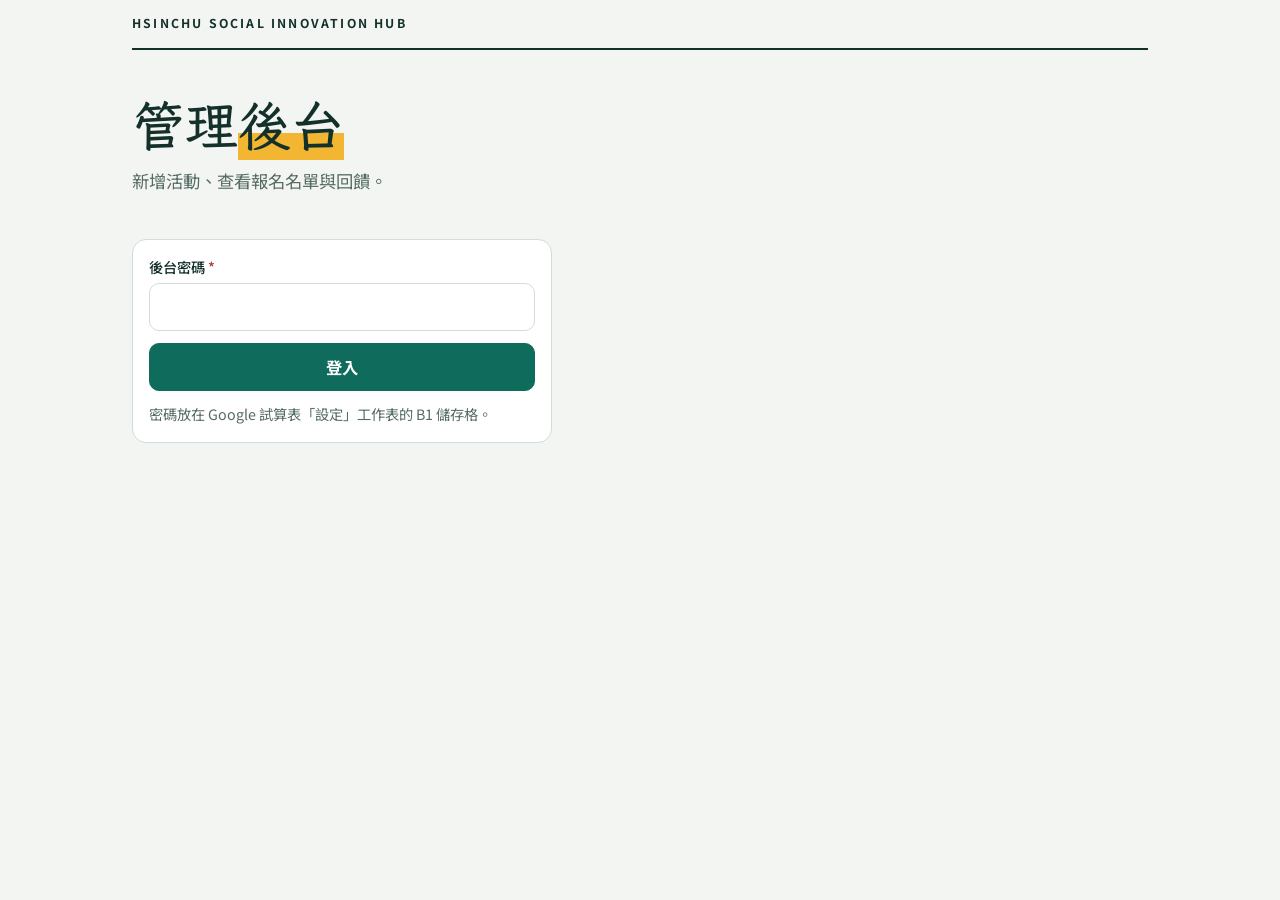
==== admin.html @ f364269a "後台回饋分析：各題比例、Excel 分析報表、全部活動總覽與匯出、列印 PDF Co-Authored-By: Claude Opus 5.5 <noreply@anthropic.com> Clau" ====
<!DOCTYPE html>
<html lang="zh-Hant">
<head>
<meta charset="utf-8">
<meta name="viewport" content="width=device-width, initial-scale=1">
<meta name="robots" content="noindex">
<title>管理後台｜新竹社會創新基地活動報名平台</title>
<link rel="preconnect" href="https://fonts.googleapis.com">
<link rel="preconnect" href="https://fonts.gstatic.com" crossorigin>
<link href="https://fonts.googleapis.com/css2?family=LXGW+WenKai+TC:wght@400;700&family=Noto+Sans+TC:wght@400;500;700&display=swap" rel="stylesheet">
<link rel="stylesheet" href="style.css">
</head>
<body>
<div class="wrap">
  <header class="top">
    <div class="brand">HSINCHU SOCIAL INNOVATION HUB</div>
  </header>
  <main>
    <div class="hero">
      <h1>管理<em>後台</em></h1>
      <p>新增活動、查看報名名單與回饋。</p>
    </div>
    <section id="body"></section>
  </main>
</div>

<dialog id="dlg" aria-labelledby="dlg-title"><div class="dlg" id="dlg-body"></div></dialog>
<div id="toast" role="status" aria-live="polite"></div>

<script src="config.js"></script>
<script src="common.js"></script>
<script>
(function () {
  "use strict";
  var $ = U.$, esc = U.esc;
  var S = { token: "", acts: [], regs: [], fbs: [], mails: [], templates: [], quota: null, sender: "", off: {}, counts: {}, loaded: false, tab: "acts", pick: "", busy: false };
  try { S.token = sessionStorage.getItem("must-admin") || ""; } catch (e) {}

  function actById(id) { for (var i = 0; i < S.acts.length; i++) if (S.acts[i].id === id) return S.acts[i]; return null; }
  function regsFor(id) { return S.regs.filter(function (r) { return r.activityId === id; }).sort(function (a, b) { return (a.createdAt || "") < (b.createdAt || "") ? -1 : 1; }); }
  function fbFor(id) { return S.fbs.filter(function (f) { return f.activityId === id; }); }
  function picked(id) { return regsFor(id).filter(function (r) { return !S.off[r.id]; }); }
  function mailCell(id, r) {
    var ms = S.mails.filter(function (m) { return m.activityId === id && m.to === r.contact && m.name === r.name; });
    if (!ms.length) return '<span class="cnt">—</span>';
    return ms.slice(-3).map(function (m) {
      var ok = m.status === "已寄出";
      return '<span class="cnt" title="' + esc(m.subject) + '">' + (ok ? "✓ " : "✗ ") + esc(m.kind) + " " + esc(U.ftime(m.sentAt).slice(5)) + (ok ? "" : "（失敗）") + "</span>";
    }).join("<br>");
  }
  var TAGS = ["姓名", "課程", "日期", "月日", "時間", "地點", "問卷連結", "活動圖片"];
  var WD = ["日", "一", "二", "三", "四", "五", "六"];
  function cDate(d, short) {
    var m = /^(\d{4})-(\d{2})-(\d{2})$/.exec(d || "");
    if (!m) return d || "";
    var md = +m[2] + "月" + +m[3] + "日（" + WD[new Date(+m[1], +m[2] - 1, +m[3]).getDay()] + "）";
    return short ? md : m[1] + "年" + md;
  }
  function fillMail(text, a, r) {
    var map = { "姓名": r.name, "課程": a.title, "日期": cDate(a.date), "月日": cDate(a.date, true), "時間": a.time, "地點": a.location, "問卷連結": fbLink(a.id),
      "活動圖片": a.image ? "![" + String(a.title || "活動圖片").replace(/[\[\]]/g, "") + "](" + a.image + ")" : "" };
    return String(text || "").replace(/\{(姓名|課程|日期|月日|時間|地點|問卷連結|活動圖片)\}/g, function (_, k) { return map[k] || ""; });
  }
  function tplOptions() {
    return '<option value="">（選擇範本，會取代下面的主旨和內容）</option>' + S.templates.map(function (t) { return '<option value="' + esc(t.id) + '">' + esc(t.name) + "</option>"; }).join("");
  }
  function openMail() {
    var a = actById(S.pick), to = picked(S.pick);
    if (!a || !to.length) return;
    var draft = S.draft && S.draft.act === a.id ? S.draft : { subject: "【{課程}】活動通知", body: "{姓名} 您好：\n\n\n\n新竹社會創新基地\n電話｜03-5593142 分機 3529" };
    U.showDlg(U.head("寄信給報名者") + '<form id="mail-form" class="survey">' +
      '<div class="f"><span>收件人（' + to.length + " 位）</span><div class=\"fixed\">" + to.map(function (r) { return esc(r.name); }).join("、") + "</div></div>" +
      '<div class="f"><span>信件範本</span><div class="row"><select id="m-tpl" style="flex:1 1 220px">' + tplOptions() + '</select>' +
      '<button class="btn danger sm" type="button" data-deltpl hidden>刪除這個範本</button></div></div>' +
      U.fld("m-subject", "主旨", draft.subject, true, "text", ' maxlength="200"') +
      '<label class="f" for="m-body"><span>內容 <i>*</i></span><textarea id="m-body" rows="14" maxlength="10000">' + esc(draft.body) + "</textarea></label>" +
      '<p class="note" style="margin:-6px 0 0">格式：<code>**粗體**</code>　<code>[顯示文字](網址)</code> 變成連結　<code>![說明](圖片網址)</code> 是圖片　網址會自動變連結　單獨一行 <code>-</code> 是分隔線　可以直接貼上表情符號 😊</p>' +
      '<div class="f"><span>插入代換文字（每個人會換成自己的資料）</span><div class="choices">' +
      TAGS.map(function (t) { return '<button class="btn ghost sm" type="button" data-tag="' + t + '">{' + t + "}</button>"; }).join("") + "</div>" +
      (actById(S.pick) && actById(S.pick).image ? "" : '<p class="note" style="margin:0">這堂課還沒有上傳海報，{活動圖片} 不會顯示任何東西。</p>') + "</div>" +
      '<div class="f"><span>插入圖片（放在游標的位置）</span><div class="row"><label class="btn ghost sm" for="m-file">從電腦選圖片</label>' +
      '<input type="file" id="m-file" accept="image/jpeg,image/png,image/webp" hidden><span id="m-imgmsg" class="cnt"></span></div></div>' +
      '<div class="f"><span>預覽（以「' + esc(to[0].name) + '」為例）</span><div class="mailprev"><b id="m-pv-s"></b><div id="m-pv-b" class="mailbody"></div></div></div>' +
      '<p class="note">寄件人：' + esc(S.sender || "新竹社會創新基地") + "（從部署 Apps Script 的 Gmail 帳號寄出）" + (S.quota != null ? "。今天還能寄 " + S.quota + " 封。" : "") + "</p>" +
      '<div class="row"><input type="text" id="m-tplname" maxlength="40" placeholder="範本名稱，例如：課前提醒" aria-label="範本名稱" style="flex:1 1 200px"><button class="btn ghost sm" type="button" data-savetpl>把目前內容存成範本</button></div>' +
      '<div class="row"><button class="btn" type="submit" id="m-send">寄出 ' + to.length + ' 封信</button><button class="btn ghost" type="button" data-close>取消</button></div></form>');
    mailPreview();
  }
  function mailPreview() {
    var a = actById(S.pick), r = picked(S.pick)[0];
    if (!a || !r || !$("m-pv-s")) return;
    $("m-pv-s").textContent = fillMail($("m-subject").value, a, r);
    $("m-pv-b").innerHTML = U.mailHtml(fillMail($("m-body").value, a, r));
    S.draft = { act: a.id, subject: $("m-subject").value, body: $("m-body").value };
  }
  function sendMail(f) {
    var to = picked(S.pick), btn = $("m-send");
    var subject = $("m-subject").value.trim(), body = $("m-body").value;
    if (!subject || !body.trim()) { U.toast("請填寫主旨和內容。"); return; }
    if (btn.dataset.sure !== "1") { btn.dataset.sure = "1"; btn.textContent = "確定寄給 " + to.length + " 人？再按一次"; return; }
    if (S.busy) return;
    S.busy = true; btn.disabled = true; btn.textContent = "寄送中，請不要關閉視窗…";
    call("sendMail", { activityId: S.pick, ids: to.map(function (r) { return r.id; }), subject: subject, body: body, surveyUrl: fbLink(S.pick) })
      .then(function (j) {
        S.draft = null; U.closeDlg();
        U.toast("已寄出 " + j.sent + " 封" + (j.failed && j.failed.length ? "，失敗 " + j.failed.length + " 封：" + j.failed.join("、") : "。"));
        return load();
      }, function (e) {
        if (e.code !== "auth") U.toast(e.message);
        btn.disabled = false; btn.dataset.sure = ""; btn.textContent = "寄出 " + to.length + " 封信";
      }).then(function () { S.busy = false; });
  }
  /* ---------- 回饋問卷編輯器 ---------- */
  var QT = { single: "單選題", multi: "複選題", matrix: "評分表（多個項目用同一組選項評分）", text: "文字填答", slider: "拉桿（數字範圍）", note: "說明文字（不是題目）" };
  var SCALE5 = ["非常滿意", "滿意", "普通", "不滿意", "非常不滿意"];
  function rid(p) { return p + Math.random().toString(36).slice(2, 8); }
  function newItem(type) {
    var it = { id: rid(type === "note" ? "n" : "q"), type: type, title: "", required: type !== "text" && type !== "note" };
    if (type === "single" || type === "multi") it.options = ["選項 1", "選項 2"];
    if (type === "multi") { it.minSel = 1; it.maxSel = 2; }
    if (type === "matrix") { it.options = SCALE5.slice(); it.rows = [{ id: rid("r"), label: "項目 1" }]; }
    if (type === "slider") { it.min = 0; it.max = 100; }
    if (type === "note") it.text = "";
    return it;
  }
  function lines(v) { return String(v || "").split("\n").map(function (x) { return x.trim(); }).filter(Boolean); }
  function openSurvey(id) {
    var a = actById(id); if (!a) return;
    S.ed = { act: id, sv: JSON.parse(JSON.stringify(U.surveyOf(a))) };
    renderSurvey();
  }
  /* 把畫面上的輸入值寫回 S.ed.sv（只在需要時呼叫，避免打字時重畫） */
  function edSync() {
    var form = $("sv-form"); if (!form || !S.ed) return;
    var sv = S.ed.sv;
    sv.title = $("sv-title").value.trim(); sv.intro = $("sv-intro").value;
    form.querySelectorAll("[data-i]").forEach(function (card) {
      var it = sv.items[+card.dataset.i]; if (!it) return;
      var get = function (k) { var el = card.querySelector('[data-qf="' + k + '"]'); return el ? (el.type === "checkbox" ? el.checked : el.value) : undefined; };
      if (it.type === "note") { it.text = get("text"); return; }
      it.title = get("title").trim(); it.required = get("required");
      if (it.type === "single" || it.type === "multi" || it.type === "matrix") it.options = lines(get("options"));
      if (it.type === "multi") { it.minSel = parseInt(get("minSel"), 10) || 1; it.maxSel = parseInt(get("maxSel"), 10) || it.options.length; }
      if (it.type === "matrix") it.rows = lines(get("rows")).map(function (label, k) { return { id: (it.rows[k] && it.rows[k].id) || rid("r"), label: label }; });
      if (it.type === "slider") { it.min = parseInt(get("min"), 10) || 0; it.max = parseInt(get("max"), 10); }
    });
  }
  function renderSurvey(focusIdx) {
    var a = actById(S.ed.act), sv = S.ed.sv, nfb = fbFor(S.ed.act).length, n = 0;
    var tf = function (k, label, val, extra) { return '<label class="f"><span>' + label + '</span><input type="text" data-qf="' + k + '" value="' + esc(val == null ? "" : val) + '"' + (extra || "") + "></label>"; };
    var ta = function (k, label, val, rows) { return '<label class="f"><span>' + label + '</span><textarea data-qf="' + k + '" rows="' + (rows || 4) + '">' + esc(val) + "</textarea></label>"; };
    var num = function (k, label, val) { return '<label class="f"><span>' + label + '</span><input type="number" data-qf="' + k + '" value="' + esc(val) + '"></label>'; };
    var h = U.head("回饋問卷：" + (a.title || "")) + '<form id="sv-form" class="survey" novalidate>' +
      (nfb ? '<div class="warn">這個活動已經收到 ' + nfb + " 份回饋。修改後舊的回答都會保留，但刪除或改過的題目，舊回答可能對不上。</div>" : "") +
      '<div class="f"><span>套用問卷範本（會取代下面全部題目）</span><div class="row"><select id="sv-tpl" style="flex:1 1 200px"><option value="">選擇範本…</option><option value="__default">預設：課程滿意度調查</option>' +
      S.surveyTpls.map(function (x) { return '<option value="' + esc(x.id) + '">' + esc(x.name) + "</option>"; }).join("") +
      '</select><button class="btn ghost sm" type="button" data-svapply>套用</button><button class="btn danger sm" type="button" data-svdeltpl>刪除範本</button></div></div>' +
      '<label class="f" for="sv-title"><span>問卷標題</span><input type="text" id="sv-title" maxlength="100" value="' + esc(sv.title) + '"></label>' +
      '<label class="f" for="sv-intro"><span>問卷說明（顯示在題目上方）</span><textarea id="sv-intro" rows="3" maxlength="2000">' + esc(sv.intro || "") + "</textarea></label>";
    sv.items.forEach(function (it, i) {
      var label = it.type === "note" ? "說明文字" : "第 " + (++n) + " 題";
      h += '<div class="qcard" data-i="' + i + '"><div class="qhead"><b>' + label + "</b><span class=\"cnt\">" + QT[it.type] + "</span>" +
        '<span class="qtools"><button class="btn ghost sm" type="button" data-qmove="-1" aria-label="上移"' + (i ? "" : " disabled") + ">↑</button>" +
        '<button class="btn ghost sm" type="button" data-qmove="1" aria-label="下移"' + (i < sv.items.length - 1 ? "" : " disabled") + ">↓</button>" +
        '<button class="btn danger sm" type="button" data-qdel>刪除</button></span></div>';
      if (it.type === "note") h += ta("text", "說明內容", it.text, 3);
      else {
        h += tf("title", "題目", it.title, ' maxlength="200"') +
          '<label class="chk"><input type="checkbox" data-qf="required"' + (it.required ? " checked" : "") + "> 必填</label>";
        if (it.type === "single" || it.type === "multi") h += ta("options", "選項（一行一個）", (it.options || []).join("\n"), Math.min(10, (it.options || []).length + 1));
        if (it.type === "multi") h += '<div class="grid2">' + num("minSel", "最少選幾項", it.minSel) + num("maxSel", "最多選幾項", it.maxSel) + "</div>";
        if (it.type === "matrix") h += ta("rows", "評分項目（一行一個）", (it.rows || []).map(function (r) { return r.label; }).join("\n"), Math.min(8, (it.rows || []).length + 1)) +
          ta("options", "評分選項（一行一個，第一個分數最高）", (it.options || []).join("\n"), Math.min(8, (it.options || []).length + 1));
        if (it.type === "slider") h += '<div class="grid2">' + num("min", "最小值", it.min) + num("max", "最大值", it.max) + "</div>";
      }
      h += "</div>";
    });
    h += '<div class="f"><span>新增題目</span><div class="row">' + Object.keys(QT).map(function (k) { return '<button class="btn ghost sm" type="button" data-qadd="' + k + '">＋ ' + QT[k].replace(/（.*）/, "") + "</button>"; }).join("") + "</div></div>" +
      '<div class="row"><input type="text" id="sv-tplname" maxlength="40" placeholder="範本名稱，例如：工作坊回饋" aria-label="範本名稱" style="flex:1 1 200px"><button class="btn ghost sm" type="button" data-svtpl>另存為問卷範本</button></div>' +
      '<div class="row"><button class="btn" type="button" data-svsave>儲存到這個活動</button><button class="btn ghost" type="button" data-close>取消</button>' +
      (a.customSurvey ? '<button class="btn danger sm" type="button" data-svreset style="margin-left:auto">恢復預設問卷</button>' : "") + "</div></form>";
    U.showDlg(h);
    if (focusIdx != null) { var c = document.querySelector('[data-i="' + focusIdx + '"]'); if (c) { c.scrollIntoView({ block: "center" }); var inp = c.querySelector("input,textarea"); if (inp) inp.focus(); } }
  }
  function svCall(p, okMsg, reopen) {
    if (S.busy) return;
    S.busy = true;
    var keep = S.ed;
    p.then(function () {
      U.toast(okMsg);
      return load().then(function () { if (reopen && keep) { S.ed = keep; renderSurvey(); } else U.closeDlg(); });
    }).catch(function (e) { if (e.code !== "auth") U.toast(e.message); })
      .then(function () { S.busy = false; });
  }
  document.addEventListener("change", function (e) {
    if (!S.ed || !e.target.closest || !e.target.closest("#sv-form")) return;
    if (e.target.dataset.qf === "required") edSync();
  });

  function fbLink(id) { return new URL("./", location.href).href + "#fb-" + id; }
  /* 每個活動的專屬網頁，可貼到 FB／LINE */
  function actLink(id) { return new URL("./", location.href).href + "?id=" + encodeURIComponent(id); }
  function avg(list) { return list.length ? list.reduce(function (a, b) { return a + b; }, 0) / list.length : null; }
  function bar(p) { return '<span class="bar"><i style="width:' + Math.round(p * 100) + '%"></i></span>'; }

  function ansOf(f, key) { return (f.answers || {})[key]; }
  function pct(c, n) { return n ? Math.round(c / n * 1000) / 10 + "%" : "0%"; }
  function round2(x) { return x == null ? "" : Math.round(x * 100) / 100; }

  /* 回饋分析表：每題每個選項的人數、比例、平均分數，匯出 Excel 用 */
  function fbAnalysisRows(id) {
    var fs = fbFor(id), act = actById(id), sv = U.surveyOf(act), n = 0;
    var rows = [["活動", (act && act.title) || ""], ["日期", act ? U.dparts(act.date).full : ""], ["問卷", sv.title],
      ["回饋份數", fs.length], ["報名人數", regsFor(id).length], ["填答率", regsFor(id).length ? pct(fs.length, regsFor(id).length) : "—"], [],
      ["題號", "題目", "項目／選項", "人數", "比例", "平均分數"]];
    sv.items.forEach(function (it) {
      if (it.type === "note") return;
      n++;
      var title = it.title.replace(/[：:]$/, "");
      if (it.type === "single" || it.type === "multi") {
        var answered = fs.filter(function (f) { var v = ansOf(f, it.id); return Array.isArray(v) ? v.length : v; }).length;
        it.options.forEach(function (o) {
          var c = fs.filter(function (f) { var v = ansOf(f, it.id); return Array.isArray(v) ? v.indexOf(o) >= 0 : v === o; }).length;
          rows.push([n, title + (it.type === "multi" ? "（複選）" : ""), o, c, pct(c, answered), ""]);
        });
      } else if (it.type === "matrix") {
        it.rows.forEach(function (rw) {
          var sc = fs.map(function (f) { return U.scoreOf(it.options, ansOf(f, rw.id)); }).filter(Boolean);
          rows.push([n, title + "－" + rw.label, "平均（滿分 " + it.options.length + "）", sc.length, "", round2(avg(sc))]);
          it.options.forEach(function (o) {
            var c = fs.filter(function (f) { return ansOf(f, rw.id) === o; }).length;
            rows.push([n, title + "－" + rw.label, o, c, pct(c, fs.length), ""]);
          });
        });
      } else if (it.type === "slider") {
        var vals = fs.map(function (f) { var v = ansOf(f, it.id); return v === "" || v == null ? null : +v; }).filter(function (v) { return v != null && !isNaN(v); });
        rows.push([n, title, "平均（" + it.min + "～" + it.max + "）", vals.length, "", round2(avg(vals))]);
        if (vals.length) { rows.push([n, title, "最低", "", "", Math.min.apply(null, vals)]); rows.push([n, title, "最高", "", "", Math.max.apply(null, vals)]); }
      } else if (it.type === "text") {
        fs.forEach(function (f) { var v = String(ansOf(f, it.id) || "").trim(); if (v) rows.push([n, title, v, "", "", ""]); });
      }
    });
    return rows;
  }
  /* 每個活動的總覽數字 */
  function fbSummaryOf(a) {
    var fs = fbFor(a.id), sv = U.surveyOf(a), fields = U.surveyFields(sv), all = [], sl = [];
    fields.forEach(function (x) {
      fs.forEach(function (f) {
        if (x.type === "scale") { var sc = U.scoreOf(x.options, ansOf(f, x.key)); if (sc) all.push(sc / x.options.length * 5); }
        if (x.type === "slider") { var v = ansOf(f, x.key); if (v !== "" && v != null && !isNaN(+v)) sl.push(+v); }
      });
    });
    var regs = regsFor(a.id).length;
    return { title: a.title || "未命名活動", date: U.dparts(a.date).full, status: U.STATUS[a.status] || "", regs: regs, fbs: fs.length,
      rate: regs ? pct(fs.length, regs) : "—", score: all.length ? round2(avg(all)) : "", slider: sl.length ? round2(avg(sl)) : "", survey: sv.title };
  }
  function fbOverview() {
    var acts = U.sortActs(S.acts), list = acts.map(fbSummaryOf), total = S.fbs.length;
    return '<div class="panel stat"><div><b>' + total + '</b> 份<br><span class="cnt">全部回饋（' + acts.length + " 個活動）</span></div>" +
      '<div class="row noprint" style="margin-left:auto"><button class="btn sm" type="button" data-fbxlsxall>下載全部回饋（Excel）</button><button class="btn ghost sm" type="button" data-fbprint>列印／存成 PDF</button></div></div>' +
      '<div class="scroll" style="margin-top:12px"><table class="mtable"><thead><tr><th>活動</th><th>日期</th><th>狀態</th><th class="num">報名</th><th class="num">回饋</th><th class="num">填答率</th><th class="num">評分平均（5 分制）</th><th class="num">意願分數平均</th></tr></thead><tbody>' +
      list.map(function (x) { return '<tr><td class="wrapc">' + esc(x.title) + "</td><td>" + esc(x.date) + "</td><td>" + esc(x.status) + '</td><td class="num">' + x.regs + '</td><td class="num">' + x.fbs + '</td><td class="num">' + x.rate + '</td><td class="num">' + (x.score === "" ? "—" : x.score) + '</td><td class="num">' + (x.slider === "" ? "—" : x.slider) + "</td></tr>"; }).join("") +
      '</tbody></table></div><p class="note" style="margin-top:8px">評分平均：把所有評分題換算成 5 分制後平均（最滿意 5 分）。意願分數：拉桿題（例如「再次參加的意願」）的平均。想看單一活動的每題分析，請在上方選擇該活動。</p>';
  }
  /* Excel 匯出：需要時才載入 SheetJS */
  var xlsxReady;
  function withXLSX() {
    if (window.XLSX) return Promise.resolve(window.XLSX);
    if (!xlsxReady) xlsxReady = new Promise(function (ok, no) {
      var sc = document.createElement("script");
      sc.src = "https://cdnjs.cloudflare.com/ajax/libs/xlsx/0.18.5/xlsx.full.min.js";
      sc.onload = function () { ok(window.XLSX); };
      sc.onerror = function () { xlsxReady = null; no(new Error("Excel 元件載入失敗，請檢查網路後再試，或改用 CSV。")); };
      document.head.appendChild(sc);
    });
    return xlsxReady;
  }
  function sheetName(t, used) {
    var b = String(t || "活動").replace(/[\\\/\?\*\[\]:]/g, "").slice(0, 28) || "活動", n = b, i = 2;
    while (used[n]) n = b.slice(0, 25) + "(" + i++ + ")";
    used[n] = 1; return n;
  }
  function saveXLSX(sheets, name) {
    return withXLSX().then(function (X) {
      var wb = X.utils.book_new(), used = {};
      sheets.forEach(function (sh) {
        var ws = X.utils.aoa_to_sheet(sh.rows);
        ws["!cols"] = (sh.cols || []).map(function (w) { return { wch: w }; });
        X.utils.book_append_sheet(wb, ws, sheetName(sh.name, used));
      });
      var data = X.write(wb, { bookType: "xlsx", type: "array" });
      saveBlob(new Blob([data], { type: "application/vnd.openxmlformats-officedocument.spreadsheetml.sheet" }), name + ".xlsx");
    }).catch(function (e) { U.toast(e.message); });
  }
  function fbReport(id) {
    var fs = fbFor(id), act = actById(id), sv = U.surveyOf(act), fields = U.surveyFields(sv);
    var h = '<div class="panel sv-block" style="margin-bottom:14px"><h4>回饋問卷：' + esc(sv.title) + "</h4>" +
      '<p class="note">' + (act.customSurvey ? "這個活動使用自己設定的問卷。" : "這個活動使用預設的「課程滿意度調查」。") +
      (act.status === "feedback" ? "目前開放填寫，可以把連結貼到 LINE 群組，或做成 QR Code 放在現場。" : "活動狀態改為「回饋中」後，這個連結才能填寫。") + "</p>" +
      '<div class="linkbox"><code>' + esc(fbLink(id)) + '</code><button class="btn ghost sm" type="button" data-copylink>複製連結</button>' +
      '<button class="btn sm" type="button" data-survey="' + esc(id) + '">編輯回饋問卷</button></div></div>';
    if (!fs.length) return h + '<div class="panel"><p class="note">這個活動還沒有收到回饋。</p></div>';

    var scales = fields.filter(function (x) { return x.type === "scale"; }), all = [], ns = {};
    scales.forEach(function (x) { ns[x.options.length] = 1; fs.forEach(function (f) { var sc = U.scoreOf(x.options, ansOf(f, x.key)); if (sc) all.push(sc); }); });
    var nsKeys = Object.keys(ns);
    h += '<div class="panel stat"><div><b>' + fs.length + '</b> 份<br><span class="cnt">回饋（報名 ' + regsFor(id).length + " 人）</span></div>" +
      (scales.length && nsKeys.length === 1 ? "<div><b>" + (all.length ? avg(all).toFixed(2) : "—") + "</b> / " + nsKeys[0] + '<br><span class="cnt">評分題平均</span></div>' : "") +
      '<div class="row noprint" style="margin-left:auto"><button class="btn sm" type="button" data-fbxlsx>下載分析報表（Excel）</button><button class="btn ghost sm" type="button" data-fbcsv>下載原始回答 CSV</button><button class="btn ghost sm" type="button" data-fbprint>列印／存成 PDF</button></div></div>';

    var n = 0;
    sv.items.forEach(function (it) {
      if (it.type === "note") return;
      n++;
      h += '<div class="panel sv-block" style="margin-top:12px"><h4>' + n + ". " + esc(it.title.replace(/[：:]$/, "")) + "</h4>";
      if (it.type === "single" || it.type === "multi") {
        var answered = fs.filter(function (f) { var v = ansOf(f, it.id); return Array.isArray(v) ? v.length : v; }).length || 1;
        h += '<div class="bars">' + it.options.map(function (o) {
          var c = fs.filter(function (f) { var v = ansOf(f, it.id); return Array.isArray(v) ? v.indexOf(o) >= 0 : v === o; }).length;
          return "<span>" + esc(o) + "</span>" + bar(c / answered) + "<span>" + c + "（" + pct(c, answered) + "）</span>";
        }).join("") + "</div>" + (it.type === "multi" ? '<p class="note">複選題，長條是選這項的人占作答人數的比例。</p>' : "");
      } else if (it.type === "matrix") {
        h += '<div class="scroll"><table class="mtable"><thead><tr><th>項目</th><th class="num">平均</th>' + it.options.map(function (o) { return '<th class="num">' + esc(o) + "</th>"; }).join("") + "</tr></thead><tbody>" +
          it.rows.map(function (r) {
            var sc = fs.map(function (f) { return U.scoreOf(it.options, ansOf(f, r.id)); }).filter(Boolean);
            return "<tr><td>" + esc(r.label) + '</td><td class="num"><strong>' + (sc.length ? avg(sc).toFixed(2) : "—") + "</strong></td>" +
              it.options.map(function (o) { var c = fs.filter(function (f) { return ansOf(f, r.id) === o; }).length; return '<td class="num">' + c + '<br><span class="cnt">' + pct(c, fs.length) + "</span></td>"; }).join("") + "</tr>";
          }).join("") + '</tbody></table></div><p class="note">平均分數：「' + esc(it.options[0]) + "」" + it.options.length + " 分，「" + esc(it.options[it.options.length - 1]) + "」1 分。</p>";
      } else if (it.type === "slider") {
        var vals = fs.map(function (f) { var v = ansOf(f, it.id); return v === "" || v == null ? null : +v; }).filter(function (v) { return v != null && !isNaN(v); });
        h += vals.length ? '<p style="margin:0">平均 <strong>' + Math.round(avg(vals) * 10) / 10 + "</strong>（" + it.min + "～" + it.max + "），最低 " + Math.min.apply(null, vals) + "，最高 " + Math.max.apply(null, vals) + "</p>" : '<p class="note">沒有資料</p>';
      } else if (it.type === "text") {
        var ts = fs.filter(function (f) { return String(ansOf(f, it.id) || "").trim(); });
        h += ts.length ? '<div class="list">' + ts.map(function (f) { return '<div class="fbitem"><span class="cnt">' + esc(U.ftime(f.createdAt)) + "</span><p>" + esc(ansOf(f, it.id)) + "</p></div>"; }).join("") + "</div>" : '<p class="note">沒有人填寫</p>';
      }
      h += "</div>";
    });
    return h;
  }

  function logout(msg) {
    S.token = ""; S.loaded = false;
    try { sessionStorage.removeItem("must-admin"); } catch (e) {}
    render(); if (msg) U.toast(msg);
  }
  function call(action, data) {
    return U.api(action, Object.assign({ token: S.token }, data || {})).catch(function (e) {
      if (e.code === "auth") logout(e.message);
      throw e;
    });
  }
  function load() {
    return call("adminData").then(function (j) {
      S.acts = j.activities || []; S.regs = j.registrations || []; S.fbs = j.feedback || [];
      S.mails = j.mails || []; S.templates = j.templates || []; S.surveyTpls = j.surveyTemplates || []; S.quota = j.mailQuota == null ? null : j.mailQuota; S.sender = j.sender || "";
      S.counts = {}; S.regs.forEach(function (r) { S.counts[r.activityId] = (S.counts[r.activityId] || 0) + 1; });
      S.loaded = true; render();
    });
  }
  function act(fn, okMsg, reopenMail) {
    if (S.busy) return;
    S.busy = true;
    fn().then(function () { U.toast(okMsg); U.closeDlg(); return load().then(function () { if (reopenMail) openMail(); }); })
      .catch(function (e) { if (e.code !== "auth") U.toast(e.message); })
      .then(function () { S.busy = false; });
  }

  function picker(allowAll) {
    var acts = U.sortActs(S.acts);
    if (!actById(S.pick) && !(allowAll && S.pick === "__all")) S.pick = acts.length ? acts[0].id : "";
    return '<label class="f" for="a-pick" style="margin-bottom:12px"><span>活動</span><select id="a-pick">' +
      (allowAll ? '<option value="__all"' + (S.pick === "__all" ? " selected" : "") + ">全部活動總覽</option>" : "") +
      acts.map(function (a) { return '<option value="' + esc(a.id) + '"' + (a.id === S.pick ? " selected" : "") + ">" + esc(U.dparts(a.date).md + "　" + (a.title || "未命名活動")) + "</option>"; }).join("") + "</select></label>";
  }

  function render() {
    var el = $("body");
    if (!U.configured()) { el.innerHTML = U.SETUP_NOTE; return; }
    if (!S.token) {
      el.innerHTML = '<form id="login-form" class="panel login">' + U.fld("pw", "後台密碼", "", true, "password", ' autocomplete="current-password"') +
        '<button class="btn" type="submit">登入</button><p class="note">密碼放在 Google 試算表「設定」工作表的 B1 儲存格。</p></form>';
      return;
    }
    if (!S.loaded) { el.innerHTML = '<div class="panel"><p class="note">載入中…</p></div>'; return; }
    var tabs = [["acts", "活動管理"], ["regs", "報名名單"], ["fb", "回饋管理"]];
    var h = '<div class="tabs" role="tablist">' + tabs.map(function (t) { return '<button type="button" role="tab" aria-selected="' + (S.tab === t[0]) + '" data-tab="' + t[0] + '">' + t[1] + "</button>"; }).join("") +
      '<button type="button" data-logout style="margin-left:auto">登出</button></div>';

    if (S.tab === "acts") {
      var acts = U.sortActs(S.acts);
      h += '<div class="row" style="margin-bottom:12px"><button class="btn" type="button" data-new>新增活動</button><span class="cnt">共 ' + S.acts.length + ' 個活動</span></div><div class="list">';
      h += acts.length ? acts.map(function (a) {
        return '<div class="arow">' + (a.image ? '<img class="athumb" src="' + esc(a.image) + '" alt="" loading="lazy">' : '<span class="athumb empty">無圖片</span>') + '<div class="info"><strong>' + esc(a.title || "未命名活動") + "</strong>" +
          '<span class="tags"><span class="pill ' + esc(a.status) + '">' + esc(U.STATUS[a.status] || "") + '</span><span class="cnt">' + esc(U.dparts(a.date).full) + " · " + esc(U.capText(a, S.counts)) + "</span></span></div>" +
          '<div class="row"><button class="btn ghost sm" type="button" data-edit="' + esc(a.id) + '">編輯</button><button class="btn ghost sm" type="button" data-survey="' + esc(a.id) + '">回饋問卷</button><button class="btn ghost sm" type="button" data-actlink="' + esc(a.id) + '">複製活動頁連結</button><a class="btn ghost sm" href="' + esc(actLink(a.id)) + '" target="_blank" rel="noopener">開啟活動頁</a><button class="btn danger sm" type="button" data-del="' + esc(a.id) + '">刪除</button></div></div>';
      }).join("") : '<div class="panel"><p class="note">還沒有活動。按「新增活動」建立第一個。</p></div>';
      h += "</div>";
    } else if (!S.acts.length) {
      h += '<div class="panel"><p class="note">還沒有活動。先到「活動管理」新增。</p></div>';
    } else if (S.tab === "regs") {
      h += picker();
      var id = S.pick, rs = regsFor(id), nSel = picked(id).length;
      h += '<div class="row" style="margin-bottom:12px"><span class="cnt">' + esc(U.capText(actById(id), S.counts)) + "</span>" +
        (rs.length ? '<button class="btn sm" type="button" data-mail' + (nSel ? "" : " disabled") + ">寄信給勾選的人（" + nSel + "）</button>" +
          '<button class="btn ghost sm" type="button" data-csv>下載 CSV</button><button class="btn ghost sm" type="button" data-copy>複製名單</button>' : "") + "</div>";
      h += rs.length ? '<div class="scroll"><table><thead><tr><th><input type="checkbox" id="pick-all" aria-label="全選"' + (nSel === rs.length ? " checked" : "") + '></th><th>#</th><th>姓名</th><th>電話號碼</th><th>Gmail</th><th>性別</th><th>年齡區間</th><th>有什麼想對我們說</th><th>報名時間</th><th>寄信紀錄</th><th></th></tr></thead><tbody>' +
        rs.map(function (r, i) {
          return '<tr><td><input type="checkbox" data-pickone="' + esc(r.id) + '" aria-label="勾選 ' + esc(r.name) + '"' + (S.off[r.id] ? "" : " checked") + "></td><td>" + (i + 1) + "</td><td>" + esc(r.name) + "</td><td>" + esc(r.studentId) + "</td><td>" + esc(r.contact) + "</td><td>" + esc(r.gender) + "</td><td>" + esc(r.age) + '</td><td class="wrapc">' + esc(r.note) + "</td><td>" + esc(U.ftime(r.createdAt)) + '</td><td class="wrapc">' + mailCell(id, r) + "</td>" +
            '<td><button class="btn danger sm" type="button" data-rm="' + esc(r.id) + '">移除</button></td></tr>';
        }).join("") + "</tbody></table></div>" +
        '<p class="note" style="margin-top:10px">' +
        (S.quota != null ? "今天還能寄 " + S.quota + " 封信。" : "勾選報名者後，可以按「寄信給勾選的人」。") + "</p>"
        : '<div class="panel"><p class="note">這個活動還沒有人報名。</p></div>';
    } else {
      h += picker(true);
      h += S.pick === "__all" ? fbOverview() : fbReport(S.pick);
    }
    el.innerHTML = h;
  }

  function openEdit(id) {
    var a = (id && actById(id)) || { status: "open", capacity: 0 };
    U.showDlg(U.head(id ? "編輯活動" : "新增活動") + '<form id="act-form" data-id="' + esc(id || "") + '">' +
      U.fld("e-title", "活動名稱", a.title, true, "text", ' maxlength="80"') +
      '<div class="grid2">' + U.fld("e-sem", "類別（例：講座、工作坊）", a.semester, false, "text", ' maxlength="12"') + U.fld("e-date", "日期", a.date, true, "date") + "</div>" +
      '<div class="grid2">' + U.fld("e-time", "時間（例：14:00–16:00）", a.time, false, "text", ' maxlength="30"') + U.fld("e-loc", "地點", a.location, false, "text", ' maxlength="60"') + "</div>" +
      '<div class="grid2">' + U.fld("e-cap", "名額上限（0 為不限）", a.capacity || 0, false, "number", ' min="0" step="1"') +
      '<label class="f" for="e-status"><span>狀態</span><select id="e-status">' + Object.keys(U.STATUS).map(function (k) { return '<option value="' + k + '"' + (a.status === k ? " selected" : "") + ">" + U.STATUS[k] + "</option>"; }).join("") + "</select></label></div>" +
      '<label class="f" for="e-desc"><span>活動說明</span><textarea id="e-desc" maxlength="2000">' + esc(a.description) + "</textarea></label>" +
      '<div class="f"><span>活動圖片（海報或宣傳圖，會顯示在前台）</span><div class="imgpick">' +
      '<div id="e-preview" class="imgprev">' + (a.image ? '<img src="' + esc(a.image) + '" alt="目前的活動圖片">' : '<span class="note">尚未上傳圖片</span>') + "</div>" +
      '<input type="hidden" id="e-image" value="' + esc(a.image || "") + '">' +
      '<div class="row"><label class="btn ghost sm" for="e-file">選擇圖片</label><input type="file" id="e-file" accept="image/jpeg,image/png,image/webp" hidden>' +
      '<button class="btn ghost sm" type="button" data-noimg' + (a.image ? "" : " hidden") + '>移除圖片</button><span id="e-imgmsg" class="cnt"></span></div></div></div>' +
      '<div class="row"><button class="btn" type="submit">儲存活動</button><button class="btn ghost" type="button" data-close>取消</button></div></form>');
  }

  function rowsOf(id) {
    var rows = [["報名的課程", "姓名", "電話號碼", "Gmail", "性別", "年齡區間", "有什麼想對我們說", "報名時間"]];
    regsFor(id).forEach(function (r) { rows.push([r.activityTitle, r.name, r.studentId, r.contact, r.gender, r.age, r.note, U.ftime(r.createdAt)]); });
    return rows;
  }
  function fbRowsOf(id) {
    var fields = U.surveyFields(U.surveyOf(actById(id)));
    var rows = [["填寫時間"].concat(fields.map(function (f) { return f.group ? f.group + "－" + f.head : f.head; }))];
    fbFor(id).forEach(function (f) {
      rows.push([U.ftime(f.createdAt)].concat(fields.map(function (x) { var v = ansOf(f, x.key); return Array.isArray(v) ? v.join("、") : v; })));
    });
    return rows;
  }
  function download(rows, name) {
    var csv = "\uFEFF" + rows.map(function (r) { return r.map(csvCell).join(","); }).join("\r\n");
    saveBlob(new Blob([csv], { type: "text/csv;charset=utf-8" }), name + ".csv");
  }
  function saveBlob(blob, filename) {
    var url = URL.createObjectURL(blob), link = document.createElement("a");
    link.href = url; link.download = filename.replace(/[\\/:*?"<>|]/g, "");
    document.body.appendChild(link); link.click(); link.remove();
    setTimeout(function () { URL.revokeObjectURL(url); }, 2000);
  }
  function csvCell(v) {
    v = String(v == null ? "" : v);
    if (/^[=+\-@]/.test(v)) v = "'" + v; // 避免試算表把內容當成公式執行
    return '"' + v.replace(/"/g, '""') + '"';
  }

  document.addEventListener("submit", function (e) {
    e.preventDefault();
    var f = e.target;
    if (f.id === "login-form") {
      if (S.busy) return; S.busy = true;
      U.api("login", { password: $("pw").value }).then(function (j) {
        S.token = j.token;
        try { sessionStorage.setItem("must-admin", S.token); } catch (x) {}
        render(); return load();
      }).catch(function (x) { U.toast(x.message); }).then(function () { S.busy = false; });
    } else if (f.id === "mail-form") {
      sendMail(f);
    } else if (f.id === "act-form") {
      var a = { id: f.dataset.id, title: $("e-title").value.trim(), semester: $("e-sem").value.trim(), date: $("e-date").value, time: $("e-time").value.trim(),
        location: $("e-loc").value.trim(), capacity: parseInt($("e-cap").value, 10) || 0, status: $("e-status").value, description: $("e-desc").value.trim(), image: $("e-image").value };
      if (S.uploading) { U.toast("圖片還在上傳，請稍等一下再儲存。"); return; }
      if (!a.title || !a.date) { U.toast("請填寫活動名稱與日期。"); return; }
      act(function () { return call("saveActivity", { activity: a }); }, "活動已儲存。");
    }
  });
  document.addEventListener("click", function (e) {
    var t = e.target.closest("[data-close],[data-tab],[data-logout],[data-new],[data-edit],[data-del],[data-rm],[data-csv],[data-copy],[data-fbcsv],[data-fbxlsx],[data-fbxlsxall],[data-fbprint],[data-copylink],[data-actlink],[data-noimg],[data-mail],[data-tag],[data-savetpl],[data-deltpl],[data-survey],[data-qadd],[data-qmove],[data-qdel],[data-svsave],[data-svreset],[data-svapply],[data-svtpl],[data-svdeltpl]");
    if (!t) { if (e.target === $("dlg")) U.closeDlg(); return; }
    var d = t.dataset;
    if (d.close !== undefined) U.closeDlg();
    else if (d.tab !== undefined) { S.tab = d.tab; render(); }
    else if (d.logout !== undefined) logout("已登出。");
    else if (d.new !== undefined) openEdit("");
    else if (d.edit !== undefined) openEdit(d.edit);
    else if (d.del !== undefined) {
      if (d.sure !== "1") { d.sure = "1"; t.textContent = "連同報名一起刪除？"; return; }
      act(function () { return call("deleteActivity", { id: d.del }); }, "活動已刪除。");
    } else if (d.rm !== undefined) {
      if (d.sure !== "1") { d.sure = "1"; t.textContent = "確定移除？"; return; }
      act(function () { return call("removeRegistration", { id: d.rm }); }, "已移除這筆報名。");
    } else if (d.csv !== undefined) {
      var a = actById(S.pick);
      download(rowsOf(S.pick), "報名名單-" + ((a && a.title) || "活動"));
    } else if (d.fbcsv !== undefined) {
      var a2 = actById(S.pick);
      download(fbRowsOf(S.pick), "課程滿意度-" + ((a2 && a2.title) || "活動"));
    } else if (d.fbxlsx !== undefined) {
      var a3 = actById(S.pick), t3 = (a3 && a3.title) || "活動";
      saveXLSX([{ name: "分析", rows: fbAnalysisRows(S.pick), cols: [6, 36, 28, 8, 8, 10] }, { name: "原始回答", rows: fbRowsOf(S.pick), cols: [18] }], "回饋分析-" + t3);
    } else if (d.fbxlsxall !== undefined) {
      var acts = U.sortActs(S.acts), sum = [["活動", "日期", "狀態", "問卷", "報名人數", "回饋份數", "填答率", "評分平均（5 分制）", "意願分數平均"]];
      acts.forEach(function (a) { var x = fbSummaryOf(a); sum.push([x.title, x.date, x.status, x.survey, x.regs, x.fbs, x.rate, x.score, x.slider]); });
      var sheets = [{ name: "總覽", rows: sum, cols: [36, 16, 8, 18, 8, 8, 8, 14, 12] }];
      acts.forEach(function (a) { if (fbFor(a.id).length) sheets.push({ name: U.dparts(a.date).md.replace("/", "-") + " " + (a.title || ""), rows: fbAnalysisRows(a.id).concat([[], ["原始回答"]], fbRowsOf(a.id)), cols: [10, 36, 28, 8, 8, 10] }); });
      saveXLSX(sheets, "全部活動回饋-" + new Date().toISOString().slice(0, 10));
    } else if (d.fbprint !== undefined) {
      window.print();
    } else if (d.survey !== undefined) {
      openSurvey(d.survey);
    } else if (d.qadd !== undefined) {
      edSync(); S.ed.sv.items.push(newItem(d.qadd)); renderSurvey(S.ed.sv.items.length - 1);
    } else if (d.qmove !== undefined) {
      edSync(); var qi = +t.closest("[data-i]").dataset.i, to = qi + +d.qmove, its = S.ed.sv.items;
      if (to >= 0 && to < its.length) { var tmp = its[qi]; its[qi] = its[to]; its[to] = tmp; renderSurvey(to); }
    } else if (d.qdel !== undefined) {
      if (d.sure !== "1") { d.sure = "1"; t.textContent = "確定刪除？"; return; }
      edSync(); S.ed.sv.items.splice(+t.closest("[data-i]").dataset.i, 1); renderSurvey();
    } else if (d.svapply !== undefined) {
      var pick = $("sv-tpl").value;
      if (!pick) { U.toast("請先選擇一個範本。"); return; }
      var src = pick === "__default" ? U.DEFAULT_SURVEY : (S.surveyTpls.filter(function (x) { return x.id === pick; })[0] || {}).survey;
      if (src) { S.ed.sv = JSON.parse(JSON.stringify(src)); renderSurvey(); U.toast("已套用範本，記得按「儲存到這個活動」。"); }
    } else if (d.svdeltpl !== undefined) {
      var did = $("sv-tpl").value;
      if (!did || did === "__default") { U.toast("請先選擇要刪除的範本。"); return; }
      if (d.sure !== "1") { d.sure = "1"; t.textContent = "確定刪除範本？"; return; }
      edSync(); svCall(call("deleteSurveyTpl", { id: did }), "範本已刪除。", true);
    } else if (d.svtpl !== undefined) {
      edSync(); var nm = $("sv-tplname").value.trim();
      if (!nm) { U.toast("請先輸入範本名稱。"); $("sv-tplname").focus(); return; }
      if (S.surveyTpls.some(function (x) { return x.name === nm; }) && d.sure !== "1") { d.sure = "1"; t.textContent = "已有同名範本，再按一次覆蓋"; return; }
      svCall(call("saveSurveyTpl", { name: nm, survey: S.ed.sv }), "已存成範本「" + nm + "」。", true);
    } else if (d.svreset !== undefined) {
      if (d.sure !== "1") { d.sure = "1"; t.textContent = "確定恢復預設？"; return; }
      svCall(call("saveSurvey", { id: S.ed.act, survey: null }), "已恢復成預設的課程滿意度調查。", false);
    } else if (d.svsave !== undefined) {
      edSync(); svCall(call("saveSurvey", { id: S.ed.act, survey: S.ed.sv }), "回饋問卷已儲存。", false);
    } else if (d.savetpl !== undefined) {
      var tn = $("m-tplname").value.trim();
      if (!tn) { U.toast("請先輸入範本名稱。"); $("m-tplname").focus(); return; }
      var exists = S.templates.some(function (x) { return x.name === tn; });
      if (exists && d.sure !== "1") { d.sure = "1"; t.textContent = "已有同名範本，再按一次覆蓋"; return; }
      mailPreview();
      act(function () { return call("saveTemplate", { name: tn, subject: $("m-subject").value, body: $("m-body").value }); }, "範本「" + tn + "」已儲存。", true);
    } else if (d.deltpl !== undefined) {
      var tid = $("m-tpl").value; if (!tid) return;
      if (d.sure !== "1") { d.sure = "1"; t.textContent = "確定刪除？"; return; }
      mailPreview();
      act(function () { return call("deleteTemplate", { id: tid }); }, "範本已刪除。", true);
    } else if (d.mail !== undefined) {
      openMail();
    } else if (d.tag !== undefined) {
      var ta = $("m-body"), tag = "{" + d.tag + "}", st = ta.selectionStart || 0, en = ta.selectionEnd || 0;
      ta.value = ta.value.slice(0, st) + tag + ta.value.slice(en); ta.focus(); ta.selectionStart = ta.selectionEnd = st + tag.length;
      mailPreview();
    } else if (d.noimg !== undefined) {
      $("e-image").value = ""; $("e-preview").innerHTML = '<span class="note">尚未上傳圖片</span>'; t.hidden = true;
    } else if (d.actlink !== undefined) {
      var al = actLink(d.actlink);
      navigator.clipboard.writeText(al).then(function () { U.toast("活動頁連結已複製，可直接貼到 FB 或 LINE。"); }, function () { U.toast("無法自動複製，連結是：" + al); });
    } else if (d.copylink !== undefined) {
      navigator.clipboard.writeText(fbLink(S.pick)).then(function () { U.toast("連結已複製。"); }, function () { U.toast("無法自動複製，請直接選取連結文字複製。"); });
    } else if (d.copy !== undefined) {
      var text = rowsOf(S.pick).map(function (r) { return r.map(function (v) { return String(v == null ? "" : v).replace(/[\t\r\n]+/g, " "); }).join("\t"); }).join("\n");
      navigator.clipboard.writeText(text).then(function () { U.toast("名單已複製，可直接貼到試算表。"); }, function () { U.toast("無法複製，請改用下載 CSV。"); });
    }
  });
  document.addEventListener("input", function (e) { if (e.target.id === "m-subject" || e.target.id === "m-body") mailPreview(); });
  document.addEventListener("change", function (e) {
    if (e.target.id === "a-pick") { S.pick = e.target.value; render(); }
    else if (e.target.id === "m-tpl") {
      var tp = S.templates.filter(function (x) { return x.id === e.target.value; })[0];
      var del = document.querySelector("[data-deltpl]"); if (del) { del.hidden = !tp; del.dataset.sure = ""; del.textContent = "刪除這個範本"; }
      if (tp) { $("m-subject").value = tp.subject; $("m-body").value = tp.body; $("m-tplname").value = tp.name; mailPreview(); }
    }
    else if (e.target.id === "pick-all") { var on = e.target.checked; regsFor(S.pick).forEach(function (r) { if (on) delete S.off[r.id]; else S.off[r.id] = true; }); render(); }
    else if (e.target.dataset && e.target.dataset.pickone) { if (e.target.checked) delete S.off[e.target.dataset.pickone]; else S.off[e.target.dataset.pickone] = true; render(); }
    else if (e.target.id === "e-file" && e.target.files[0]) uploadImage(e.target.files[0], e.target);
    else if (e.target.id === "m-file" && e.target.files[0]) mailImage(e.target.files[0], e.target);
  });

  /* 上傳前先縮小到長邊 1600px 的 JPG，載入比較快，也不會超過大小限制 */
  function shrink(file) {
    return new Promise(function (ok, bad) {
      var url = URL.createObjectURL(file), img = new Image();
      img.onload = function () {
        var max = 1600, w = img.naturalWidth, h = img.naturalHeight, k = Math.min(1, max / Math.max(w, h));
        var c = document.createElement("canvas"); c.width = Math.round(w * k); c.height = Math.round(h * k);
        var g = c.getContext("2d"); g.fillStyle = "#fff"; g.fillRect(0, 0, c.width, c.height); g.drawImage(img, 0, 0, c.width, c.height);
        URL.revokeObjectURL(url);
        ok(c.toDataURL("image/jpeg", 0.85));
      };
      img.onerror = function () { URL.revokeObjectURL(url); bad(new Error("這個檔案無法當成圖片讀取，請換一張 JPG 或 PNG。")); };
      img.src = url;
    });
  }
  function insertAtCursor(ta, text) {
    var st = ta.selectionStart == null ? ta.value.length : ta.selectionStart, en = ta.selectionEnd == null ? st : ta.selectionEnd;
    ta.value = ta.value.slice(0, st) + text + ta.value.slice(en);
    ta.focus(); ta.selectionStart = ta.selectionEnd = st + text.length;
  }
  function mailImage(file, input) {
    var msg = $("m-imgmsg"), ta = $("m-body"), pos = ta.selectionStart;
    if (!/^image\//.test(file.type)) { U.toast("請選擇圖片檔（JPG、PNG）。"); input.value = ""; return; }
    if (S.uploading) return;
    S.uploading = true; msg.textContent = "圖片上傳中…"; $("m-send").disabled = true;
    shrink(file).then(function (dataUrl) {
      return call("uploadImage", { type: "image/jpeg", name: "信件圖片", data: dataUrl.split(",")[1] });
    }).then(function (j) {
      if (pos != null) { ta.selectionStart = ta.selectionEnd = pos; }
      insertAtCursor(ta, "\n![圖片](" + j.url + ")\n");
      msg.textContent = "已插入"; mailPreview();
    }).catch(function (e) { msg.textContent = ""; if (e.code !== "auth") U.toast(e.message); })
      .then(function () { S.uploading = false; input.value = ""; var b = $("m-send"); if (b) b.disabled = false; });
  }
  function uploadImage(file, input) {
    var msg = $("e-imgmsg");
    if (!/^image\//.test(file.type)) { U.toast("請選擇圖片檔（JPG、PNG）。"); input.value = ""; return; }
    S.uploading = true; msg.textContent = "上傳中…";
    shrink(file).then(function (dataUrl) {
      $("e-preview").innerHTML = '<img src="' + dataUrl + '" alt="新選的活動圖片">';
      var title = ($("e-title") && $("e-title").value.trim()) || "活動圖片";
      return call("uploadImage", { type: "image/jpeg", name: title, data: dataUrl.split(",")[1] });
    }).then(function (j) {
      $("e-image").value = j.url; msg.textContent = "已上傳，記得按「儲存活動」";
      var rm = document.querySelector("[data-noimg]"); if (rm) rm.hidden = false;
    }).catch(function (e) {
      msg.textContent = ""; U.toast(e.message);
      var cur = $("e-image").value;
      $("e-preview").innerHTML = cur ? '<img src="' + esc(cur) + '" alt="目前的活動圖片">' : '<span class="note">尚未上傳圖片</span>';
    }).then(function () { S.uploading = false; input.value = ""; });
  }

  render();
  if (S.token && U.configured()) load().catch(function (e) { if (e.code !== "auth") { $("body").innerHTML = '<div class="panel"><p class="note">' + esc(e.message) + "</p></div>"; } });
})();
</script>
</body>
</html>
---- style.css ----
/* layout: a campus notice board. One column; each activity is a ticket led by its date stub. */
:root{
  --paper:#f2f5f1; --card:#ffffff; --ink:#14302b; --muted:#566b65; --line:#d3dcd6;
  --accent:#0f6b5c; --accent-ink:#ffffff; --mark:#f2b632; --mark-ink:#3a2a00;
  --open:#1d7a46; --fb:#2b5fb8; --closed:#66716d; --danger:#b3372b;
  --display:"LXGW WenKai TC","Noto Serif TC","PMingLiU",serif;
  --body:"Noto Sans TC","PingFang TC","Microsoft JhengHei",system-ui,sans-serif;
  --r:14px;
}
@media (prefers-color-scheme: dark){
  :root:not([data-theme="light"]){
    color-scheme:dark;
    --paper:#0f1a18; --card:#172523; --ink:#e6efea; --muted:#9db0a9; --line:#2c3f3a;
    --accent:#55c7b0; --accent-ink:#072019; --mark:#f2b632; --mark-ink:#3a2a00;
    --open:#6fd49a; --fb:#8fb4f5; --closed:#9aa5a1; --danger:#f08a7e;
  }
}
:root[data-theme="dark"]{
  color-scheme:dark;
  --paper:#0f1a18; --card:#172523; --ink:#e6efea; --muted:#9db0a9; --line:#2c3f3a;
  --accent:#55c7b0; --accent-ink:#072019; --mark:#f2b632; --mark-ink:#3a2a00;
  --open:#6fd49a; --fb:#8fb4f5; --closed:#9aa5a1; --danger:#f08a7e;
}
*{box-sizing:border-box}
html,body{margin:0}
/* 字級自適應：手機 16px，隨螢幕變寬逐步放大到 18px，全站字級都以 rem 跟著縮放 */
html{font-size:clamp(15px,14.4px + .15vw,17px)}
body{background:var(--paper);color:var(--ink);font-family:var(--body);font-size:1rem;line-height:1.6;-webkit-text-size-adjust:100%}
button,input,select,textarea{font:inherit;color:inherit}
:focus-visible{outline:3px solid var(--mark);outline-offset:2px}
.wrap{max-width:760px;margin:0 auto;padding:0 16px 64px}
.top{display:flex;align-items:center;justify-content:space-between;gap:12px;padding:14px 0;border-bottom:2px solid var(--ink)}
.brand{font-size:0.75rem;letter-spacing:.18em;font-weight:700}
.nav{display:flex;gap:6px}
.nav a{padding:8px 12px;border-radius:999px;text-decoration:none;color:var(--ink);font-size:0.875rem;font-weight:500;border:1px solid var(--line);background:var(--card)}
.nav a[aria-current="page"]{background:var(--ink);color:var(--paper);border-color:var(--ink)}
.hero{padding:28px 0 8px}
h1{font-family:var(--display);font-weight:700;font-size:clamp(1.875rem,1.2rem + 3vw,3.25rem);line-height:1.2;margin:0;text-wrap:balance}
h1 em{font-style:normal;background:linear-gradient(transparent 62%,var(--mark) 62%)}
.hero p{margin:10px 0 0;color:var(--muted)}
h2{font-family:var(--display);font-size:1.375rem;margin:0;text-wrap:balance}
section{margin-top:28px}
.sec-head{display:flex;align-items:baseline;justify-content:space-between;gap:12px;flex-wrap:wrap;margin-bottom:12px}
.sec-head small{color:var(--muted);font-size:0.875rem}
.panel{background:var(--card);border:1px solid var(--line);border-radius:var(--r);padding:16px}
.note{color:var(--muted);font-size:0.875rem;margin:0}
.filters{display:flex;gap:10px;flex-wrap:wrap;margin-bottom:12px}
.filters label{flex:1 1 140px;display:flex;flex-direction:column;gap:4px;font-size:0.8125rem;color:var(--muted)}
select,input[type=text],input[type=date],input[type=number],textarea{
  width:100%;min-height:46px;padding:10px 12px;border:1px solid var(--line);border-radius:10px;background:var(--card);color:var(--ink)}
textarea{min-height:92px;resize:vertical}
.list{display:flex;flex-direction:column;gap:10px}
.act{display:flex;align-items:stretch;gap:0;width:100%;text-align:left;padding:0;background:var(--card);border:1px solid var(--line);border-radius:var(--r);cursor:pointer;overflow:hidden}
.act:hover{border-color:var(--accent)}
.date{flex:0 0 74px;display:flex;flex-direction:column;align-items:center;justify-content:center;padding:12px 6px;background:var(--ink);color:var(--paper);border-right:2px dashed var(--paper)}
.date b{font-family:var(--display);font-size:1.5rem;line-height:1.1;font-variant-numeric:tabular-nums}
.date i{font-style:normal;font-size:0.75rem;opacity:.8}
.act .body{flex:1 1 auto;min-width:0;padding:12px 14px;display:flex;flex-direction:column;gap:6px}
.act .t{font-weight:700;font-size:1.0625rem;line-height:1.35;overflow-wrap:anywhere}
.act .m{color:var(--muted);font-size:0.8438rem;overflow-wrap:anywhere}
.tags{display:flex;gap:8px;flex-wrap:wrap;align-items:center}
.pill{display:inline-flex;align-items:center;gap:6px;padding:2px 10px;border-radius:999px;font-size:0.7812rem;font-weight:700;border:1.5px solid currentColor;white-space:nowrap}
.pill::before{content:"";width:7px;height:7px;border-radius:50%;background:currentColor}
.pill.open{color:var(--open)} .pill.feedback{color:var(--fb)} .pill.closed{color:var(--closed)}
.pill.closed::before{background:transparent;border:1.5px solid currentColor}
.chip{font-size:0.7812rem;padding:2px 9px;border-radius:999px;background:var(--mark);color:var(--mark-ink);font-weight:700;white-space:nowrap}
.cnt{font-size:0.8125rem;color:var(--muted);font-variant-numeric:tabular-nums}
.btn{display:inline-flex;align-items:center;justify-content:center;min-height:46px;padding:10px 18px;border-radius:10px;border:1px solid var(--accent);background:var(--accent);color:var(--accent-ink);font-weight:700;cursor:pointer}
.btn.ghost{background:transparent;color:var(--ink);border-color:var(--line)}
.btn.danger{background:transparent;color:var(--danger);border-color:var(--danger)}
.btn.sm{min-height:38px;padding:6px 12px;font-size:0.875rem}
.btn:disabled{opacity:.5;cursor:not-allowed}
.row{display:flex;gap:10px;flex-wrap:wrap;align-items:center}
dialog{border:0;padding:0;background:var(--card);color:var(--ink);width:min(620px,100%);max-width:100%;max-height:92%;border-radius:18px 18px 0 0;margin:auto auto 0}
@media (min-width:640px){dialog{border-radius:18px;margin:auto}}
dialog::backdrop{background:rgba(8,20,18,.55)}
.dlg{padding:18px 18px 24px;display:flex;flex-direction:column;gap:14px}
.dlg-head{display:flex;justify-content:space-between;align-items:flex-start;gap:12px}
.dlg h3{font-family:var(--display);font-size:1.375rem;line-height:1.3;margin:0;overflow-wrap:anywhere}
.x{flex:0 0 auto;width:42px;height:42px;border-radius:50%;border:1px solid var(--line);background:transparent;cursor:pointer;font-size:1.125rem}
dl.meta{display:grid;grid-template-columns:auto 1fr;gap:6px 14px;margin:0;font-size:0.9375rem}
dl.meta dt{color:var(--muted)} dl.meta dd{margin:0;overflow-wrap:anywhere}
.desc{white-space:pre-wrap;overflow-wrap:anywhere;margin:0}
form{display:flex;flex-direction:column;gap:12px}
.f{display:flex;flex-direction:column;gap:4px;font-size:0.875rem;font-weight:500}
.f span i{font-style:normal;color:var(--danger)}
.grid2{display:grid;grid-template-columns:1fr 1fr;gap:12px}
@media (max-width:420px){.grid2{grid-template-columns:1fr}}
hr{border:0;border-top:1px dashed var(--line);margin:2px 0;width:100%}
.ok{border-left:4px solid var(--open);padding:10px 12px;background:var(--paper);border-radius:8px;font-size:0.9375rem}
.warn{border-left:4px solid var(--mark);padding:10px 12px;background:var(--paper);border-radius:8px;font-size:0.9375rem}
.rate{display:flex;gap:8px;flex-wrap:wrap}
.rate label{position:relative}
.rate input{position:absolute;opacity:0;inset:0}
.rate span{display:flex;align-items:center;justify-content:center;width:50px;height:46px;border:1px solid var(--line);border-radius:10px;font-weight:700;cursor:pointer}
.rate input:checked+span{background:var(--accent);color:var(--accent-ink);border-color:var(--accent)}
.rate input:focus-visible+span{outline:3px solid var(--mark);outline-offset:2px}
.tabs{display:flex;gap:6px;flex-wrap:wrap;margin-bottom:14px}
.tabs button{min-height:42px;padding:8px 14px;border-radius:10px;border:1px solid var(--line);background:var(--card);cursor:pointer;font-weight:500}
.tabs button[aria-selected="true"]{background:var(--ink);color:var(--paper);border-color:var(--ink)}
.scroll{overflow-x:auto;border:1px solid var(--line);border-radius:var(--r);background:var(--card)}
table{border-collapse:collapse;width:100%;font-size:0.875rem;font-variant-numeric:tabular-nums}
th,td{padding:10px 12px;text-align:left;border-bottom:1px solid var(--line);white-space:nowrap;vertical-align:top}
td.wrapc{white-space:normal;min-width:180px;overflow-wrap:anywhere}
th{color:var(--muted);font-weight:500;font-size:0.8125rem}
tr:last-child td{border-bottom:0}
.arow{display:flex;gap:12px;align-items:center;justify-content:space-between;flex-wrap:wrap;padding:12px 14px;background:var(--card);border:1px solid var(--line);border-radius:var(--r)}
.arow .info{flex:1 1 220px;min-width:0;display:flex;flex-direction:column;gap:4px}
.stat{display:flex;gap:18px;flex-wrap:wrap;align-items:flex-end;margin-bottom:12px}
.stat b{font-family:var(--display);font-size:2.125rem;line-height:1}
.bars{display:grid;grid-template-columns:auto 1fr auto;gap:4px 8px;align-items:center;font-size:0.8125rem;flex:1 1 200px}
.bars .bar{height:10px;border-radius:5px;background:var(--line);overflow:hidden}
.bars .bar i{display:block;height:100%;background:var(--accent)}
.fbitem{padding:12px 14px;border:1px solid var(--line);border-radius:var(--r);background:var(--card)}
.fbitem p{margin:6px 0 0;white-space:pre-wrap;overflow-wrap:anywhere}
#toast{position:fixed;left:50%;bottom:20px;transform:translateX(-50%);background:var(--ink);color:var(--paper);padding:10px 16px;border-radius:999px;font-size:0.875rem;max-width:calc(100% - 32px);opacity:0;pointer-events:none;transition:opacity .2s;z-index:99}
#toast.on{opacity:1}
@media (prefers-reduced-motion:reduce){#toast{transition:none}}
[hidden]{display:none!important}
.login{max-width:420px}
.sid-row{display:flex;gap:10px;flex-wrap:wrap}
.sid-row input{flex:1 1 180px}

details summary{cursor:pointer;color:var(--muted);font-size:0.9062rem;padding:8px 0}
dialog:modal{overflow:auto}
.survey{gap:18px}
.sv-intro{display:flex;flex-direction:column;gap:6px;padding:12px 14px;background:var(--paper);border-radius:10px}
.sv-intro p{margin:0}
.sv-q{display:flex;flex-direction:column;gap:10px;padding:14px 0;border-top:1px solid var(--line);border:0;margin:0;min-width:0}
.sv-q+.sv-q,.sv-note+.sv-q,.sv-q+.sv-note{border-top:1px solid var(--line)}
.sv-t{font-weight:700;display:flex;gap:8px;align-items:baseline;padding:0}
.sv-t b{flex:0 0 auto;min-width:24px;height:24px;border-radius:50%;background:var(--ink);color:var(--paper);font-size:0.8125rem;display:inline-flex;align-items:center;justify-content:center}
.sv-t i{font-style:normal;color:var(--danger)}
.sv-q.miss .sv-t{color:var(--danger)}
.mrow.miss legend{color:var(--danger)}
.choices{display:flex;flex-wrap:wrap;gap:8px}
.opt{position:relative}
.opt input{position:absolute;opacity:0;inset:0;margin:0;cursor:pointer}
.opt span{display:inline-flex;align-items:center;min-height:42px;padding:8px 14px;border:1px solid var(--line);border-radius:999px;background:var(--card);font-size:0.9062rem}
.opt input:checked+span{background:var(--accent);color:var(--accent-ink);border-color:var(--accent);font-weight:700}
.opt input:focus-visible+span{outline:3px solid var(--mark);outline-offset:2px}
.mrow{border:0;padding:0;margin:0;display:flex;flex-direction:column;gap:6px;min-width:0}
.mrow legend{font-size:0.9062rem;color:var(--muted);padding:0;margin-bottom:6px}
.mrow .opt span{min-height:38px;padding:6px 11px;font-size:0.8438rem}
.sv-note{padding:12px 14px;border-left:4px solid var(--mark);background:var(--paper);border-radius:8px;font-size:0.9062rem;white-space:pre-line}
.slider{display:flex;align-items:center;gap:12px}
.slider input{flex:1 1 auto;accent-color:var(--accent);min-height:42px}
.slider output{flex:0 0 76px;text-align:right;font-weight:700;font-variant-numeric:tabular-nums}
.slider.untouched output{color:var(--muted);font-weight:400;font-size:0.8125rem}
.ends{display:flex;justify-content:space-between;color:var(--muted);font-size:0.7812rem;margin-top:-6px;padding-right:88px}
.mtable td.num,.mtable th.num{text-align:right}
.linkbox{display:flex;gap:8px;flex-wrap:wrap;align-items:center}
.linkbox code{flex:1 1 240px;min-width:0;padding:8px 10px;background:var(--paper);border:1px solid var(--line);border-radius:8px;font-size:0.8125rem;overflow-wrap:anywhere}
.sv-block{display:flex;flex-direction:column;gap:10px}
.sv-block h4{margin:0;font-size:1rem}
.sv-q+.sv-q,.sv-note+.sv-q,.sv-q+.sv-note{border-top:0;box-shadow:inset 0 1px 0 var(--line)}
.sv-q>legend{float:left;width:100%;margin-bottom:10px}
.sv-q>legend+*{clear:both}
.mrow .choices{display:grid;grid-template-columns:repeat(5,minmax(0,1fr));gap:6px}
.mrow .opt span{width:100%;justify-content:center;text-align:center;min-height:44px;padding:4px 2px;border-radius:10px;font-size:0.8125rem;line-height:1.25}
.sv-block .bars{flex:none}
.choices.free{display:flex;flex-wrap:wrap}
.choices.free .opt span{width:auto;padding:4px 14px}
.mrow:not(.sv-q .mrow) .choices:not(.free){grid-template-columns:repeat(3,minmax(0,1fr))}
.fixed{min-height:46px;padding:10px 12px;border:1px dashed var(--line);border-radius:10px;background:var(--paper);overflow-wrap:anywhere}
#reg-form .mrow legend.f{color:var(--ink);font-size:0.875rem;font-weight:500;margin-bottom:4px}
#reg-form .mrow legend i{font-style:normal;color:var(--danger)}
#reg-form .f>span i{font-style:normal;color:var(--danger)}
input[type=tel],input[type=email],input[type=password]{width:100%;min-height:46px;padding:10px 12px;border:1px solid var(--line);border-radius:10px;background:var(--card);color:var(--ink)}
#reg-form .mrow.miss legend.f{color:var(--danger)}
.act .thumb{flex:0 0 88px;align-self:stretch;min-height:96px;background:var(--paper);border-left:1px solid var(--line);overflow:hidden}
.act .thumb img{display:block;width:100%;height:100%;object-fit:cover}
.poster{display:block;margin:0 -18px;background:var(--paper);border-top:1px solid var(--line);border-bottom:1px solid var(--line)}
.poster img{display:block;width:100%;max-height:min(70vh,560px);object-fit:contain}
.athumb{flex:0 0 56px;width:56px;height:56px;border-radius:8px;object-fit:cover;background:var(--paper);border:1px solid var(--line)}
.athumb.empty{display:inline-flex;align-items:center;justify-content:center;font-size:0.6875rem;color:var(--muted)}
.imgpick{display:flex;flex-direction:column;gap:8px}
.imgprev{display:flex;align-items:center;justify-content:center;min-height:80px;padding:8px;border:1px dashed var(--line);border-radius:10px;background:var(--paper)}
.imgprev img{display:block;max-width:100%;max-height:220px;border-radius:6px}
label.btn{cursor:pointer}
@media (max-width:420px){.act .thumb{flex-basis:72px}}
.mailprev{border:1px solid var(--line);border-radius:10px;background:var(--paper);padding:12px 14px;display:flex;flex-direction:column;gap:8px}
.mailprev pre{margin:0;white-space:pre-wrap;overflow-wrap:anywhere;font-family:var(--body);font-size:0.9062rem;line-height:1.6}
td input[type=checkbox],th input[type=checkbox]{width:18px;height:18px;accent-color:var(--accent)}
.btn.sm[disabled]{opacity:.5}
.mailbody{font-size:0.9062rem;line-height:1.75;overflow-wrap:anywhere}
.mailbody hr{border:0;border-top:1px solid var(--line);margin:10px 0}
.mailbody a{color:var(--accent)}
code{font-size:0.7812rem;padding:1px 5px;border-radius:5px;background:var(--paper);border:1px solid var(--line)}
.mailbody img{display:block;max-width:100%;height:auto;margin:8px 0;border-radius:6px}
.qcard{display:flex;flex-direction:column;gap:10px;padding:14px;border:1px solid var(--line);border-radius:12px;background:var(--paper)}
.qhead{display:flex;align-items:center;gap:10px;flex-wrap:wrap}
.qtools{margin-left:auto;display:flex;gap:6px}
.qtools .btn.sm{min-height:34px;padding:4px 10px}
.chk{display:inline-flex;align-items:center;gap:8px;font-size:0.875rem;width:max-content}
.chk input{width:18px;height:18px;accent-color:var(--accent)}
.qcard input[type=number]{width:100%;min-height:46px;padding:10px 12px;border:1px solid var(--line);border-radius:10px;background:var(--card);color:var(--ink)}
.act-btns{display:grid;grid-template-columns:1fr 1fr;gap:10px}
.act.act-card{cursor:default}
.act.act-card:hover{border-color:var(--line)}
.act-btns.inline{display:inline-flex;gap:6px;flex-wrap:wrap}
.act-btns.inline .btn{min-height:30px;padding:3px 12px;font-size:0.8438rem;border-radius:999px}
.act-btns .btn:disabled{background:var(--paper);border-color:var(--line);color:var(--muted);opacity:1}
/* ===== 自適應版面 ===== */
/* 手機：按鈕放大、平均分配，方便手指點按 */
@media (max-width:520px){
  .act-btns.inline{display:flex;width:100%}
  .act-btns.inline .btn{flex:1 1 0;min-height:36px;font-size:0.875rem}
  .hero{padding:20px 0 4px}
  .act .date{flex-basis:64px}
  .act .date b{font-size:1.25rem}
}
/* 平板以上：版面放寬 */
@media (min-width:900px){
  .wrap{max-width:1080px;padding:0 32px 80px}
  .hero{padding:44px 0 16px}
  .hero p{font-size:1.0625rem}
  .filters label{flex:0 1 240px}
}
/* 電腦：活動卡片兩欄排列 */
@media (min-width:1024px){
  .list{display:grid;grid-template-columns:repeat(2,minmax(0,1fr));gap:14px}
  .list > .panel{grid-column:1 / -1}
}
/* 大標題自適應：手機分兩行、字級跟著螢幕寬度縮放；寬螢幕合成一行 */
.hero-title{font-size:clamp(1.5rem,7.4vw,2.5rem);line-height:1.3}
.hero-title span{display:block}
.hero-title span + span{margin-top:.15em}
@media (min-width:700px){
  .hero-title{font-size:clamp(2rem,3.6vw,2.9rem)}
  .hero-title{white-space:nowrap}
  .hero-title span{display:inline}
  .hero-title span + span{margin:0 0 0 .3em}
}
/* 輸入框維持 16px，避免 iPhone 點輸入框時自動放大畫面 */
input,select,textarea{font-size:max(16px,1rem)}
/* 單一活動頁（?id=活動編號） */
.single{margin-top:20px}
.single > .panel.dlg{padding:20px}
.single .back{align-self:flex-start;color:var(--muted);font-size:0.875rem;text-decoration:none}
.single .back:hover{color:var(--ink);text-decoration:underline}
.single-title{font-size:clamp(1.375rem,1rem + 2vw,2rem);line-height:1.3;overflow-wrap:anywhere}
.page-link{margin:0}
@media (min-width:900px){.is-single .wrap{max-width:820px}}
a.btn{text-decoration:none}
/* 列印／存成 PDF：只留下回饋分析內容 */
@media print{
  body{background:#fff}
  .top,.hero,.tabs,label[for="a-pick"],.noprint,.linkbox,#toast,dialog,[data-logout]{display:none!important}
  .wrap{max-width:none;padding:0}
  .panel,.sv-block{break-inside:avoid;box-shadow:none}
  .scroll{overflow:visible}
}
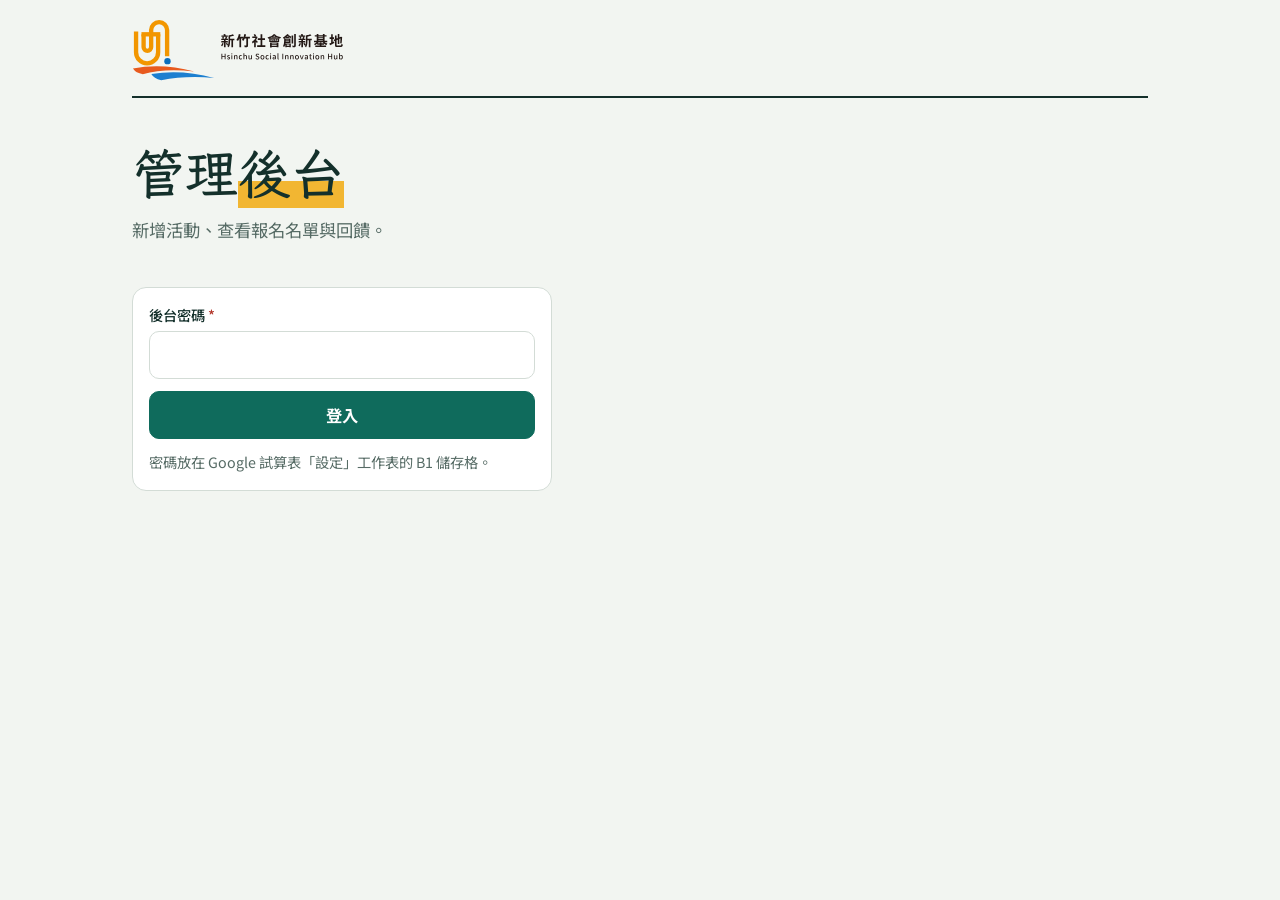
==== commit 2cce0011: "報名系統頁首加上新竹社創基地 logo，並加入網站圖示（favicon） - index.html、admin.html 頁首改用橫式 logo（深色模式自動換成淺色字版本） - 新增 logo-ma" ====
--- a/admin.html
+++ b/admin.html
@@ -8,12 +8,14 @@
 <link rel="preconnect" href="https://fonts.googleapis.com">
 <link rel="preconnect" href="https://fonts.gstatic.com" crossorigin>
 <link href="https://fonts.googleapis.com/css2?family=LXGW+WenKai+TC:wght@400;700&family=Noto+Sans+TC:wght@400;500;700&display=swap" rel="stylesheet">
+<link rel="icon" type="image/svg+xml" href="logo-mark.svg">
+<link rel="apple-touch-icon" href="apple-touch-icon.png">
 <link rel="stylesheet" href="style.css">
 </head>
 <body>
 <div class="wrap">
   <header class="top">
-    <div class="brand">HSINCHU SOCIAL INNOVATION HUB</div>
+    <div class="brand"><img class="logo-light" src="logo.svg" alt="新竹社會創新基地 Hsinchu Social Innovation Hub" width="2268" height="720"><img class="logo-dark" src="logo-dark.svg" alt="" aria-hidden="true" width="2268" height="720"></div>
   </header>
   <main>
     <div class="hero">
@@ -204,6 +206,37 @@
   function bar(p) { return '<span class="bar"><i style="width:' + Math.round(p * 100) + '%"></i></span>'; }
 
   function ansOf(f, key) { return (f.answers || {})[key]; }
+  function median(list) {
+    if (!list.length) return null;
+    var a = list.slice().sort(function (x, y) { return x - y; }), m = Math.floor(a.length / 2);
+    return a.length % 2 ? a[m] : (a[m - 1] + a[m]) / 2;
+  }
+  /* 「滿意」＝ 評分題前兩個選項（例如 非常滿意、滿意）；選項少於 4 個時只算第一個 */
+  function topN(options) { return options.length >= 4 ? 2 : 1; }
+  function isSat(options, v) { var i = options.indexOf(v); return i >= 0 && i < topN(options); }
+  /* 成果報告用的整體指標：整體滿意度、各構面平均、整體平均、拉桿題平均與中位數 */
+  function fbKpi(fs, sv) {
+    var tot = 0, sat = 0, allSc = [], groups = [], sliders = [];
+    sv.items.forEach(function (it) {
+      if (it.type === "matrix") {
+        var g = [];
+        it.rows.forEach(function (rw) {
+          fs.forEach(function (f) {
+            var v = ansOf(f, rw.id), sc = U.scoreOf(it.options, v);
+            if (!sc) return;
+            tot++; if (isSat(it.options, v)) sat++;
+            var s5 = sc / it.options.length * 5; g.push(s5); allSc.push(s5);
+          });
+        });
+        groups.push({ title: it.title.replace(/[：:]$/, ""), avg: avg(g), n: it.rows.length });
+      } else if (it.type === "slider") {
+        var vals = fs.map(function (f) { var v = ansOf(f, it.id); return v === "" || v == null ? null : +v; }).filter(function (v) { return v != null && !isNaN(v); });
+        sliders.push({ title: it.title.replace(/[：:]$/, ""), min: it.min, max: it.max, avg: avg(vals), median: median(vals), n: vals.length });
+      }
+    });
+    return { satPct: tot ? sat / tot : null, overall: avg(allSc), groups: groups, sliders: sliders,
+      items: groups.reduce(function (a, g) { return a + g.n; }, 0) };
+  }
   function pct(c, n) { return n ? Math.round(c / n * 1000) / 10 + "%" : "0%"; }
   function round2(x) { return x == null ? "" : Math.round(x * 100) / 100; }
 
@@ -211,8 +244,16 @@
   function fbAnalysisRows(id) {
     var fs = fbFor(id), act = actById(id), sv = U.surveyOf(act), n = 0;
     var rows = [["活動", (act && act.title) || ""], ["日期", act ? U.dparts(act.date).full : ""], ["問卷", sv.title],
-      ["回饋份數", fs.length], ["報名人數", regsFor(id).length], ["填答率", regsFor(id).length ? pct(fs.length, regsFor(id).length) : "—"], [],
-      ["題號", "題目", "項目／選項", "人數", "比例", "平均分數"]];
+      ["有效問卷", fs.length], ["報名人數", regsFor(id).length], ["填答率", regsFor(id).length ? pct(fs.length, regsFor(id).length) : "—"]];
+    var K = fbKpi(fs, sv);
+    if (K.groups.length) {
+      rows.push(["整體滿意度（非常滿意＋滿意）", K.satPct == null ? "" : Math.round(K.satPct * 1000) / 10 + "%"]);
+      K.groups.forEach(function (g) { rows.push([g.title + " 平均（滿分 5）", round2(g.avg)]); });
+      rows.push(["整體平均（滿分 5，" + K.items + " 項細項）", round2(K.overall)]);
+    }
+    K.sliders.forEach(function (x) { rows.push([x.title + " 平均（滿分 " + x.max + "）", round2(x.avg)], [x.title + " 中位數", round2(x.median)]); });
+    rows = rows.concat([[],
+      ["題號", "題目", "項目／選項", "人數", "比例", "平均分數"]]);
     sv.items.forEach(function (it) {
       if (it.type === "note") return;
       n++;
@@ -226,7 +267,8 @@
       } else if (it.type === "matrix") {
         it.rows.forEach(function (rw) {
           var sc = fs.map(function (f) { return U.scoreOf(it.options, ansOf(f, rw.id)); }).filter(Boolean);
-          rows.push([n, title + "－" + rw.label, "平均（滿分 " + it.options.length + "）", sc.length, "", round2(avg(sc))]);
+          var st = fs.filter(function (f) { return isSat(it.options, ansOf(f, rw.id)); }).length;
+          rows.push([n, title + "－" + rw.label, "平均（滿分 " + it.options.length + "）／滿意比例", sc.length, pct(st, sc.length), round2(avg(sc))]);
           it.options.forEach(function (o) {
             var c = fs.filter(function (f) { return ansOf(f, rw.id) === o; }).length;
             rows.push([n, title + "－" + rw.label, o, c, pct(c, fs.length), ""]);
@@ -235,6 +277,7 @@
       } else if (it.type === "slider") {
         var vals = fs.map(function (f) { var v = ansOf(f, it.id); return v === "" || v == null ? null : +v; }).filter(function (v) { return v != null && !isNaN(v); });
         rows.push([n, title, "平均（" + it.min + "～" + it.max + "）", vals.length, "", round2(avg(vals))]);
+        rows.push([n, title, "中位數", "", "", round2(median(vals))]);
         if (vals.length) { rows.push([n, title, "最低", "", "", Math.min.apply(null, vals)]); rows.push([n, title, "最高", "", "", Math.max.apply(null, vals)]); }
       } else if (it.type === "text") {
         fs.forEach(function (f) { var v = String(ansOf(f, it.id) || "").trim(); if (v) rows.push([n, title, v, "", "", ""]); });
@@ -253,15 +296,22 @@
     });
     var regs = regsFor(a.id).length;
     return { title: a.title || "未命名活動", date: U.dparts(a.date).full, status: U.STATUS[a.status] || "", regs: regs, fbs: fs.length,
-      rate: regs ? pct(fs.length, regs) : "—", score: all.length ? round2(avg(all)) : "", slider: sl.length ? round2(avg(sl)) : "", survey: sv.title };
+      rate: regs ? pct(fs.length, regs) : "—", score: all.length ? round2(avg(all)) : "", slider: sl.length ? round2(avg(sl)) : "", survey: sv.title,
+      sat: (function () { var k = fbKpi(fs, sv); return k.satPct == null ? "" : Math.round(k.satPct * 1000) / 10 + "%"; })(), sliderMed: sl.length ? round2(median(sl)) : "" };
   }
   function fbOverview() {
     var acts = U.sortActs(S.acts), list = acts.map(fbSummaryOf), total = S.fbs.length;
     return '<div class="panel stat"><div><b>' + total + '</b> 份<br><span class="cnt">全部回饋（' + acts.length + " 個活動）</span></div>" +
-      '<div class="row noprint" style="margin-left:auto"><button class="btn sm" type="button" data-fbxlsxall>下載全部回饋（Excel）</button><button class="btn ghost sm" type="button" data-fbprint>列印／存成 PDF</button></div></div>' +
-      '<div class="scroll" style="margin-top:12px"><table class="mtable"><thead><tr><th>活動</th><th>日期</th><th>狀態</th><th class="num">報名</th><th class="num">回饋</th><th class="num">填答率</th><th class="num">評分平均（5 分制）</th><th class="num">意願分數平均</th></tr></thead><tbody>' +
-      list.map(function (x) { return '<tr><td class="wrapc">' + esc(x.title) + "</td><td>" + esc(x.date) + "</td><td>" + esc(x.status) + '</td><td class="num">' + x.regs + '</td><td class="num">' + x.fbs + '</td><td class="num">' + x.rate + '</td><td class="num">' + (x.score === "" ? "—" : x.score) + '</td><td class="num">' + (x.slider === "" ? "—" : x.slider) + "</td></tr>"; }).join("") +
-      '</tbody></table></div><p class="note" style="margin-top:8px">評分平均：把所有評分題換算成 5 分制後平均（最滿意 5 分）。意願分數：拉桿題（例如「再次參加的意願」）的平均。想看單一活動的每題分析，請在上方選擇該活動。</p>';
+      '<div class="row noprint" style="margin-left:auto"><button class="btn sm" type="button" data-fbxlsxall>下載全部回饋（Excel）</button><button class="btn ghost sm" type="button" data-allcharts="all-">下載全部圖表</button><button class="btn ghost sm" type="button" data-fbprint>列印／存成 PDF</button></div></div>' +
+      '<div class="scroll" style="margin-top:12px"><table class="mtable"><thead><tr><th>活動</th><th>日期</th><th>狀態</th><th class="num">報名</th><th class="num">回饋</th><th class="num">填答率</th><th class="num">整體滿意度</th><th class="num">評分平均（5 分制）</th><th class="num">意願分數平均</th></tr></thead><tbody>' +
+      list.map(function (x) { return '<tr><td class="wrapc">' + esc(x.title) + "</td><td>" + esc(x.date) + "</td><td>" + esc(x.status) + '</td><td class="num">' + x.regs + '</td><td class="num">' + x.fbs + '</td><td class="num">' + x.rate + '</td><td class="num">' + (x.sat || "—") + '</td><td class="num">' + (x.score === "" ? "—" : x.score) + '</td><td class="num">' + (x.slider === "" ? "—" : x.slider) + "</td></tr>"; }).join("") +
+      "</tbody></table></div>" + (function () {
+        S.charts = {};
+        var withFb = list.filter(function (x) { return x.score !== ""; });
+        return withFb.length ? chartBox("all-score", { title: "各活動評分平均（5 分制）", file: "各活動評分平均", max: 5, rows: withFb.map(function (x) { return { label: x.title, value: +x.score, text: String(x.score) }; }) }) +
+          chartBox("all-sat", { title: "各活動整體滿意度", file: "各活動整體滿意度", max: 100, rows: withFb.filter(function (x) { return x.sat; }).map(function (x) { return { label: x.title, value: parseFloat(x.sat), text: x.sat }; }) }) +
+          chartBox("all-count", { title: "各活動有效問卷份數", file: "各活動有效問卷份數", rows: list.filter(function (x) { return x.fbs; }).map(function (x) { return { label: x.title, value: x.fbs, text: x.fbs + " 份" }; }) }) : "";
+      })() + '<p class="note" style="margin-top:8px">評分平均：把所有評分題換算成 5 分制後平均（最滿意 5 分）。意願分數：拉桿題（例如「再次參加的意願」）的平均。想看單一活動的每題分析，請在上方選擇該活動。</p>';
   }
   /* Excel 匯出：需要時才載入 SheetJS */
   var xlsxReady;
@@ -293,8 +343,60 @@
       saveBlob(new Blob([data], { type: "application/vnd.openxmlformats-officedocument.spreadsheetml.sheet" }), name + ".xlsx");
     }).catch(function (e) { U.toast(e.message); });
   }
+
+  /* ---------- 圖表（SVG 橫條圖，可下載成 PNG） ---------- */
+  S.charts = {};
+  var PAL_SCREEN = { bar: "var(--accent)", ink: "var(--ink)", muted: "var(--muted)", line: "var(--line)", bg: "none" };
+  var PAL_PNG = { bar: "#0f6b5c", ink: "#14302b", muted: "#566b65", line: "#d3dcd6", bg: "#ffffff" };
+  function textW(t, size) { var w = 0; String(t).split("").forEach(function (c) { w += /[\u0000-ÿ]/.test(c) ? size * 0.58 : size; }); return w; }
+  function fitText(t, size, maxW) { t = String(t); if (textW(t, size) <= maxW) return t; while (t.length > 1 && textW(t + "…", size) > maxW) t = t.slice(0, -1); return t + "…"; }
+  function chartSVG(c, P) {
+    var W = 640, fs = 13, rowH = 32, barH = 18, top = 44, padR = 96;
+    var labW = Math.min(240, Math.max(60, Math.max.apply(null, c.rows.map(function (r) { return textW(r.label, fs); })) + 8));
+    var x0 = 16 + labW + 8, plotW = W - x0 - padR, H = top + c.rows.length * rowH + 16;
+    var max = c.max || Math.max.apply(null, c.rows.map(function (r) { return r.value; }).concat([1]));
+    var o = '<svg xmlns="http://www.w3.org/2000/svg" viewBox="0 0 ' + W + " " + H + '" width="' + W + '" height="' + H + '" font-family="Noto Sans TC, PingFang TC, Microsoft JhengHei, sans-serif" role="img" aria-label="' + esc(c.title) + '">' +
+      (P.bg !== "none" ? '<rect width="' + W + '" height="' + H + '" fill="' + P.bg + '"/>' : "") +
+      '<text x="16" y="26" font-size="15" font-weight="700" fill="' + P.ink + '">' + esc(fitText(c.title, 15, W - 32)) + "</text>" +
+      '<line x1="' + x0 + '" y1="' + (top - 6) + '" x2="' + x0 + '" y2="' + (H - 12) + '" stroke="' + P.line + '" stroke-width="1"/>';
+    c.rows.forEach(function (r, i) {
+      var y = top + i * rowH, w = max ? Math.max(0, r.value / max * plotW) : 0, by = y + (rowH - barH) / 2 - 4;
+      o += "<g><title>" + esc(r.label + "：" + r.text) + "</title>" +
+        '<rect x="0" y="' + (y - 4) + '" width="' + W + '" height="' + rowH + '" fill="transparent"/>' +
+        '<text x="' + (x0 - 8) + '" y="' + (by + barH / 2 + 4.5) + '" font-size="' + fs + '" text-anchor="end" fill="' + P.ink + '">' + esc(fitText(r.label, fs, labW)) + "</text>" +
+        (w > 0 ? '<path d="M' + x0 + " " + by + "h" + Math.max(0, w - 4) + "a4 4 0 0 1 4 4v" + (barH - 8) + "a4 4 0 0 1 -4 4h" + (-Math.max(0, w - 4)) + 'z" fill="' + P.bar + '"/>' : "") +
+        '<text x="' + (x0 + w + 6) + '" y="' + (by + barH / 2 + 4.5) + '" font-size="12" fill="' + P.muted + '">' + esc(r.text) + "</text></g>";
+    });
+    return o + "</svg>";
+  }
+  function chartBox(key, c) {
+    S.charts[key] = c;
+    return '<figure class="chart"><div class="chart-svg">' + chartSVG(c, PAL_SCREEN) + "</div>" +
+      '<figcaption class="noprint"><button class="btn ghost sm" type="button" data-chartpng="' + esc(key) + '">下載圖表 PNG</button></figcaption></figure>';
+  }
+  function chartPNG(key) {
+    var c = S.charts[key]; if (!c) return Promise.resolve();
+    var svg = chartSVG(c, PAL_PNG), m = /width="(\d+)" height="(\d+)"/.exec(svg), w = +m[1], h = +m[2], k = 2;
+    return new Promise(function (ok) {
+      var img = new Image();
+      img.onload = function () {
+        var cv = document.createElement("canvas"); cv.width = w * k; cv.height = h * k;
+        var g = cv.getContext("2d"); g.scale(k, k); g.drawImage(img, 0, 0);
+        cv.toBlob(function (b) { saveBlob(b, (c.file || c.title) + ".png"); ok(); }, "image/png");
+      };
+      img.onerror = function () { U.toast("圖表轉檔失敗，請改用列印存成 PDF。"); ok(); };
+      img.src = "data:image/svg+xml;charset=utf-8," + encodeURIComponent(svg);
+    });
+  }
+  function allChartsPNG(prefix) {
+    var keys = Object.keys(S.charts).filter(function (k) { return k.indexOf(prefix) === 0; }), i = 0;
+    if (!keys.length) { U.toast("目前沒有圖表可以下載。"); return; }
+    U.toast("開始下載 " + keys.length + " 張圖表，瀏覽器如果詢問，請選「允許」下載多個檔案。");
+    (function next() { if (i >= keys.length) return; chartPNG(keys[i++]).then(function () { setTimeout(next, 350); }); })();
+  }
   function fbReport(id) {
-    var fs = fbFor(id), act = actById(id), sv = U.surveyOf(act), fields = U.surveyFields(sv);
+    var fs = fbFor(id), act = actById(id), sv = U.surveyOf(act), fields = U.surveyFields(sv), tt = (act && act.title) || "活動";
+    S.charts = {};
     var h = '<div class="panel sv-block" style="margin-bottom:14px"><h4>回饋問卷：' + esc(sv.title) + "</h4>" +
       '<p class="note">' + (act.customSurvey ? "這個活動使用自己設定的問卷。" : "這個活動使用預設的「課程滿意度調查」。") +
       (act.status === "feedback" ? "目前開放填寫，可以把連結貼到 LINE 群組，或做成 QR Code 放在現場。" : "活動狀態改為「回饋中」後，這個連結才能填寫。") + "</p>" +
@@ -305,9 +407,23 @@
     var scales = fields.filter(function (x) { return x.type === "scale"; }), all = [], ns = {};
     scales.forEach(function (x) { ns[x.options.length] = 1; fs.forEach(function (f) { var sc = U.scoreOf(x.options, ansOf(f, x.key)); if (sc) all.push(sc); }); });
     var nsKeys = Object.keys(ns);
-    h += '<div class="panel stat"><div><b>' + fs.length + '</b> 份<br><span class="cnt">回饋（報名 ' + regsFor(id).length + " 人）</span></div>" +
-      (scales.length && nsKeys.length === 1 ? "<div><b>" + (all.length ? avg(all).toFixed(2) : "—") + "</b> / " + nsKeys[0] + '<br><span class="cnt">評分題平均</span></div>' : "") +
-      '<div class="row noprint" style="margin-left:auto"><button class="btn sm" type="button" data-fbxlsx>下載分析報表（Excel）</button><button class="btn ghost sm" type="button" data-fbcsv>下載原始回答 CSV</button><button class="btn ghost sm" type="button" data-fbprint>列印／存成 PDF</button></div></div>';
+    var K = fbKpi(fs, sv);
+    h += '<div class="panel stat"><div><b>' + fs.length + '</b> 份<br><span class="cnt">有效問卷（報名 ' + regsFor(id).length + " 人）</span></div>" +
+      (K.satPct != null ? "<div><b>" + Math.round(K.satPct * 1000) / 10 + '%</b><br><span class="cnt">整體滿意度</span></div>' : "") +
+      (K.overall != null ? "<div><b>" + K.overall.toFixed(2) + '</b> / 5<br><span class="cnt">整體平均</span></div>' :
+        (scales.length && nsKeys.length === 1 ? "<div><b>" + (all.length ? avg(all).toFixed(2) : "—") + "</b> / " + nsKeys[0] + '<br><span class="cnt">評分題平均</span></div>' : "")) +
+      K.sliders.filter(function (x) { return x.n; }).map(function (x) { return "<div><b>" + round2(x.avg) + "</b> / " + x.max + '<br><span class="cnt">' + esc(x.title) + " 平均（中位數 " + round2(x.median) + "）</span></div>"; }).join("") +
+      '<div class="row noprint" style="margin-left:auto"><button class="btn sm" type="button" data-fbxlsx>下載分析報表（Excel）</button><button class="btn ghost sm" type="button" data-allcharts="fb-">下載全部圖表</button><button class="btn ghost sm" type="button" data-fbcsv>下載原始回答 CSV</button><button class="btn ghost sm" type="button" data-fbprint>列印／存成 PDF</button></div></div>';
+    if (K.groups.length) h += '<div class="panel sv-block" style="margin-top:12px"><h4>滿意度統計摘要</h4>' +
+      '<div class="scroll"><table class="mtable"><thead><tr><th>構面</th><th class="num">細項數</th><th class="num">平均分數（滿分 5）</th></tr></thead><tbody>' +
+      K.groups.map(function (g) { return "<tr><td>" + esc(g.title) + '</td><td class="num">' + g.n + '</td><td class="num"><strong>' + (g.avg == null ? "—" : g.avg.toFixed(2)) + "</strong></td></tr>"; }).join("") +
+      '<tr><td><strong>整體平均</strong></td><td class="num">' + K.items + '</td><td class="num"><strong>' + (K.overall == null ? "—" : K.overall.toFixed(2)) + "</strong></td></tr></tbody></table></div>" +
+      chartBox("fb-0-summary", { title: "各構面平均分數（滿分 5）", file: tt + "-各構面平均", max: 5,
+        rows: K.groups.map(function (g) { return { label: g.title, value: g.avg || 0, text: g.avg == null ? "—" : g.avg.toFixed(2) }; })
+          .concat([{ label: "整體平均", value: K.overall || 0, text: K.overall == null ? "—" : K.overall.toFixed(2) }]) }) +
+      '<p class="note">本次回收有效問卷 ' + fs.length + " 份，" + K.groups.length + " 大構面、" + K.items + " 項細項指標；整體滿意度（勾選「" + "非常滿意」或「滿意」的比例）" +
+      (K.satPct == null ? "—" : Math.round(K.satPct * 1000) / 10 + "%") + "，整體平均 " + (K.overall == null ? "—" : K.overall.toFixed(2)) + " 分" +
+      K.sliders.filter(function (x) { return x.n; }).map(function (x) { return "；" + esc(x.title) + "平均 " + round2(x.avg) + " 分（滿分 " + x.max + "），中位數 " + round2(x.median) + " 分"; }).join("") + "。</p></div>";
 
     var n = 0;
     sv.items.forEach(function (it) {
@@ -316,20 +432,36 @@
       h += '<div class="panel sv-block" style="margin-top:12px"><h4>' + n + ". " + esc(it.title.replace(/[：:]$/, "")) + "</h4>";
       if (it.type === "single" || it.type === "multi") {
         var answered = fs.filter(function (f) { var v = ansOf(f, it.id); return Array.isArray(v) ? v.length : v; }).length || 1;
-        h += '<div class="bars">' + it.options.map(function (o) {
-          var c = fs.filter(function (f) { var v = ansOf(f, it.id); return Array.isArray(v) ? v.indexOf(o) >= 0 : v === o; }).length;
-          return "<span>" + esc(o) + "</span>" + bar(c / answered) + "<span>" + c + "（" + pct(c, answered) + "）</span>";
-        }).join("") + "</div>" + (it.type === "multi" ? '<p class="note">複選題，長條是選這項的人占作答人數的比例。</p>' : "");
+        h += chartBox("fb-" + n, { title: n + ". " + it.title.replace(/[：:]$/, "") + "（n=" + fs.filter(function (f) { var v = ansOf(f, it.id); return Array.isArray(v) ? v.length : v; }).length + "）", file: tt + "-第" + n + "題", max: answered,
+          rows: it.options.map(function (o) {
+            var c = fs.filter(function (f) { var v = ansOf(f, it.id); return Array.isArray(v) ? v.indexOf(o) >= 0 : v === o; }).length;
+            return { label: o, value: c, text: c + "（" + pct(c, answered) + "）" };
+          }) }) + (it.type === "multi" ? '<p class="note">複選題，長條是選這項的人占作答人數的比例。</p>' : "");
       } else if (it.type === "matrix") {
-        h += '<div class="scroll"><table class="mtable"><thead><tr><th>項目</th><th class="num">平均</th>' + it.options.map(function (o) { return '<th class="num">' + esc(o) + "</th>"; }).join("") + "</tr></thead><tbody>" +
+        h += chartBox("fb-" + n, { title: n + ". " + it.title.replace(/[：:]$/, "") + "：各項平均（滿分 " + it.options.length + "）", file: tt + "-第" + n + "題", max: it.options.length,
+          rows: it.rows.map(function (rw) {
+            var sc = fs.map(function (f) { return U.scoreOf(it.options, ansOf(f, rw.id)); }).filter(Boolean), a = avg(sc);
+            return { label: rw.label, value: a || 0, text: a == null ? "—" : a.toFixed(2) };
+          }) });
+        h += '<div class="scroll"><table class="mtable"><thead><tr><th>項目</th><th class="num">平均</th><th class="num">滿意比例</th>' + it.options.map(function (o) { return '<th class="num">' + esc(o) + "</th>"; }).join("") + "</tr></thead><tbody>" +
           it.rows.map(function (r) {
             var sc = fs.map(function (f) { return U.scoreOf(it.options, ansOf(f, r.id)); }).filter(Boolean);
-            return "<tr><td>" + esc(r.label) + '</td><td class="num"><strong>' + (sc.length ? avg(sc).toFixed(2) : "—") + "</strong></td>" +
+            var st = fs.filter(function (f) { return isSat(it.options, ansOf(f, r.id)); }).length;
+            return "<tr><td>" + esc(r.label) + '</td><td class="num"><strong>' + (sc.length ? avg(sc).toFixed(2) : "—") + '</strong></td><td class="num">' + pct(st, sc.length) + "</td>" +
               it.options.map(function (o) { var c = fs.filter(function (f) { return ansOf(f, r.id) === o; }).length; return '<td class="num">' + c + '<br><span class="cnt">' + pct(c, fs.length) + "</span></td>"; }).join("") + "</tr>";
           }).join("") + '</tbody></table></div><p class="note">平均分數：「' + esc(it.options[0]) + "」" + it.options.length + " 分，「" + esc(it.options[it.options.length - 1]) + "」1 分。</p>";
       } else if (it.type === "slider") {
         var vals = fs.map(function (f) { var v = ansOf(f, it.id); return v === "" || v == null ? null : +v; }).filter(function (v) { return v != null && !isNaN(v); });
-        h += vals.length ? '<p style="margin:0">平均 <strong>' + Math.round(avg(vals) * 10) / 10 + "</strong>（" + it.min + "～" + it.max + "），最低 " + Math.min.apply(null, vals) + "，最高 " + Math.max.apply(null, vals) + "</p>" : '<p class="note">沒有資料</p>';
+        if (vals.length) {
+          var bins = 5, step = (it.max - it.min) / bins;
+          h += chartBox("fb-" + n, { title: n + ". " + it.title.replace(/[：:]$/, "") + "：分數分布（n=" + vals.length + "）", file: tt + "-第" + n + "題", max: vals.length,
+            rows: Array.apply(null, Array(bins)).map(function (_, b) {
+              var lo = it.min + step * b, hi = b === bins - 1 ? it.max : it.min + step * (b + 1);
+              var c = vals.filter(function (v) { return v >= lo && (b === bins - 1 ? v <= hi : v < hi); }).length;
+              return { label: Math.round(lo) + "–" + Math.round(hi) + " 分", value: c, text: c + " 人（" + pct(c, vals.length) + "）" };
+            }).reverse() });
+        }
+        h += vals.length ? '<p style="margin:0">平均 <strong>' + Math.round(avg(vals) * 10) / 10 + "</strong>（" + it.min + "～" + it.max + "），中位數 " + round2(median(vals)) + "，最低 " + Math.min.apply(null, vals) + "，最高 " + Math.max.apply(null, vals) + "</p>" : '<p class="note">沒有資料</p>';
       } else if (it.type === "text") {
         var ts = fs.filter(function (f) { return String(ansOf(f, it.id) || "").trim(); });
         h += ts.length ? '<div class="list">' + ts.map(function (f) { return '<div class="fbitem"><span class="cnt">' + esc(U.ftime(f.createdAt)) + "</span><p>" + esc(ansOf(f, it.id)) + "</p></div>"; }).join("") + "</div>" : '<p class="note">沒有人填寫</p>';
@@ -486,7 +618,7 @@
     }
   });
   document.addEventListener("click", function (e) {
-    var t = e.target.closest("[data-close],[data-tab],[data-logout],[data-new],[data-edit],[data-del],[data-rm],[data-csv],[data-copy],[data-fbcsv],[data-fbxlsx],[data-fbxlsxall],[data-fbprint],[data-copylink],[data-actlink],[data-noimg],[data-mail],[data-tag],[data-savetpl],[data-deltpl],[data-survey],[data-qadd],[data-qmove],[data-qdel],[data-svsave],[data-svreset],[data-svapply],[data-svtpl],[data-svdeltpl]");
+    var t = e.target.closest("[data-close],[data-tab],[data-logout],[data-new],[data-edit],[data-del],[data-rm],[data-csv],[data-copy],[data-fbcsv],[data-fbxlsx],[data-fbxlsxall],[data-fbprint],[data-chartpng],[data-allcharts],[data-copylink],[data-actlink],[data-noimg],[data-mail],[data-tag],[data-savetpl],[data-deltpl],[data-survey],[data-qadd],[data-qmove],[data-qdel],[data-svsave],[data-svreset],[data-svapply],[data-svtpl],[data-svdeltpl]");
     if (!t) { if (e.target === $("dlg")) U.closeDlg(); return; }
     var d = t.dataset;
     if (d.close !== undefined) U.closeDlg();
@@ -510,11 +642,29 @@
       var a3 = actById(S.pick), t3 = (a3 && a3.title) || "活動";
       saveXLSX([{ name: "分析", rows: fbAnalysisRows(S.pick), cols: [6, 36, 28, 8, 8, 10] }, { name: "原始回答", rows: fbRowsOf(S.pick), cols: [18] }], "回饋分析-" + t3);
     } else if (d.fbxlsxall !== undefined) {
-      var acts = U.sortActs(S.acts), sum = [["活動", "日期", "狀態", "問卷", "報名人數", "回饋份數", "填答率", "評分平均（5 分制）", "意願分數平均"]];
-      acts.forEach(function (a) { var x = fbSummaryOf(a); sum.push([x.title, x.date, x.status, x.survey, x.regs, x.fbs, x.rate, x.score, x.slider]); });
+      var acts = U.sortActs(S.acts), sum = [["活動", "日期", "狀態", "問卷", "報名人數", "有效問卷", "填答率", "整體滿意度", "評分平均（5 分制）", "意願分數平均", "意願分數中位數"]];
+      acts.forEach(function (a) { var x = fbSummaryOf(a); sum.push([x.title, x.date, x.status, x.survey, x.regs, x.fbs, x.rate, x.sat, x.score, x.slider, x.sliderMed]); });
+      /* 全部活動合計（成果報告用） */
+      var allFs = [], allSc = [], allSl = [], tot = 0, sat = 0;
+      acts.forEach(function (a) {
+        var sv = U.surveyOf(a);
+        fbFor(a.id).forEach(function (f) {
+          allFs.push(f);
+          U.surveyFields(sv).forEach(function (x) {
+            var v = ansOf(f, x.key);
+            if (x.type === "scale") { var sc = U.scoreOf(x.options, v); if (sc) { tot++; if (isSat(x.options, v)) sat++; allSc.push(sc / x.options.length * 5); } }
+            if (x.type === "slider" && v !== "" && v != null && !isNaN(+v)) allSl.push(+v);
+          });
+        });
+      });
+      sum.push([], ["全部合計", "", "", "", S.regs.length, allFs.length, "", tot ? Math.round(sat / tot * 1000) / 10 + "%" : "", round2(avg(allSc)), round2(avg(allSl)), round2(median(allSl))]);
       var sheets = [{ name: "總覽", rows: sum, cols: [36, 16, 8, 18, 8, 8, 8, 14, 12] }];
       acts.forEach(function (a) { if (fbFor(a.id).length) sheets.push({ name: U.dparts(a.date).md.replace("/", "-") + " " + (a.title || ""), rows: fbAnalysisRows(a.id).concat([[], ["原始回答"]], fbRowsOf(a.id)), cols: [10, 36, 28, 8, 8, 10] }); });
       saveXLSX(sheets, "全部活動回饋-" + new Date().toISOString().slice(0, 10));
+    } else if (d.chartpng !== undefined) {
+      chartPNG(d.chartpng);
+    } else if (d.allcharts !== undefined) {
+      allChartsPNG(d.allcharts);
     } else if (d.fbprint !== undefined) {
       window.print();
     } else if (d.survey !== undefined) {
--- a/style.css
+++ b/style.css
@@ -251,3 +251,20 @@
   .panel,.sv-block{break-inside:avoid;box-shadow:none}
   .scroll{overflow:visible}
 }
+/* 回饋分析圖表 */
+.chart{margin:4px 0 8px;display:flex;flex-direction:column;gap:6px}
+.chart-svg{overflow-x:auto}
+.chart-svg svg{display:block;width:100%;max-width:640px;min-width:420px;height:auto}
+.chart figcaption{display:flex;justify-content:flex-end;max-width:640px}
+.chart svg g:hover text{fill:var(--ink)}
+/* 基地 logo（頁首） */
+.brand{display:inline-flex;align-items:center;text-decoration:none;color:inherit}
+.brand img{display:block;height:52px;width:auto}
+.brand .logo-dark{display:none}
+@media (min-width:700px){.brand img{height:68px}}
+@media (prefers-color-scheme: dark){
+  :root:not([data-theme="light"]) .brand .logo-light{display:none}
+  :root:not([data-theme="light"]) .brand .logo-dark{display:block}
+}
+:root[data-theme="dark"] .brand .logo-light{display:none}
+:root[data-theme="dark"] .brand .logo-dark{display:block}
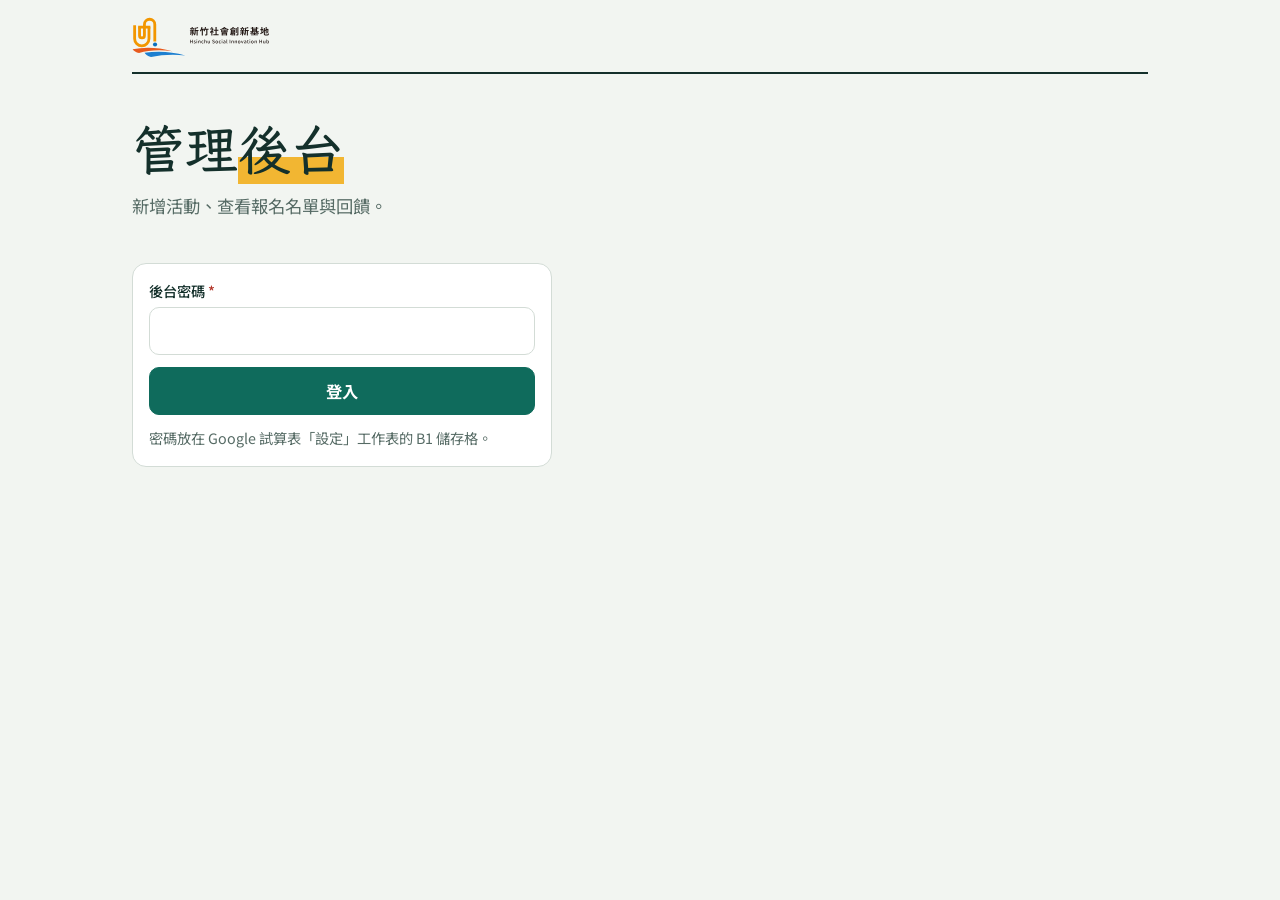
==== commit 823fece2: "logo 縮小：style.css 加版本號避免瀏覽器用到舊快取，img 預設尺寸改小 Co-Authored-By: Claude Opus 5.5 <noreply@anthropic.com> " ====
--- a/admin.html
+++ b/admin.html
@@ -10,12 +10,12 @@
 <link href="https://fonts.googleapis.com/css2?family=LXGW+WenKai+TC:wght@400;700&family=Noto+Sans+TC:wght@400;500;700&display=swap" rel="stylesheet">
 <link rel="icon" type="image/svg+xml" href="logo-mark.svg">
 <link rel="apple-touch-icon" href="apple-touch-icon.png">
-<link rel="stylesheet" href="style.css">
+<link rel="stylesheet" href="style.css?v=20261124b">
 </head>
 <body>
 <div class="wrap">
   <header class="top">
-    <div class="brand"><img class="logo-light" src="logo.svg" alt="新竹社會創新基地 Hsinchu Social Innovation Hub" width="2268" height="720"><img class="logo-dark" src="logo-dark.svg" alt="" aria-hidden="true" width="2268" height="720"></div>
+    <div class="brand"><img class="logo-light" src="logo.svg" alt="新竹社會創新基地 Hsinchu Social Innovation Hub" width="139" height="44"><img class="logo-dark" src="logo-dark.svg" alt="" aria-hidden="true" width="139" height="44"></div>
   </header>
   <main>
     <div class="hero">
--- a/style.css
+++ b/style.css
@@ -259,9 +259,9 @@
 .chart svg g:hover text{fill:var(--ink)}
 /* 基地 logo（頁首） */
 .brand{display:inline-flex;align-items:center;text-decoration:none;color:inherit}
-.brand img{display:block;height:52px;width:auto}
+.brand img{display:block;height:36px;width:auto}
 .brand .logo-dark{display:none}
-@media (min-width:700px){.brand img{height:68px}}
+@media (min-width:700px){.brand img{height:44px}}
 @media (prefers-color-scheme: dark){
   :root:not([data-theme="light"]) .brand .logo-light{display:none}
   :root:not([data-theme="light"]) .brand .logo-dark{display:block}
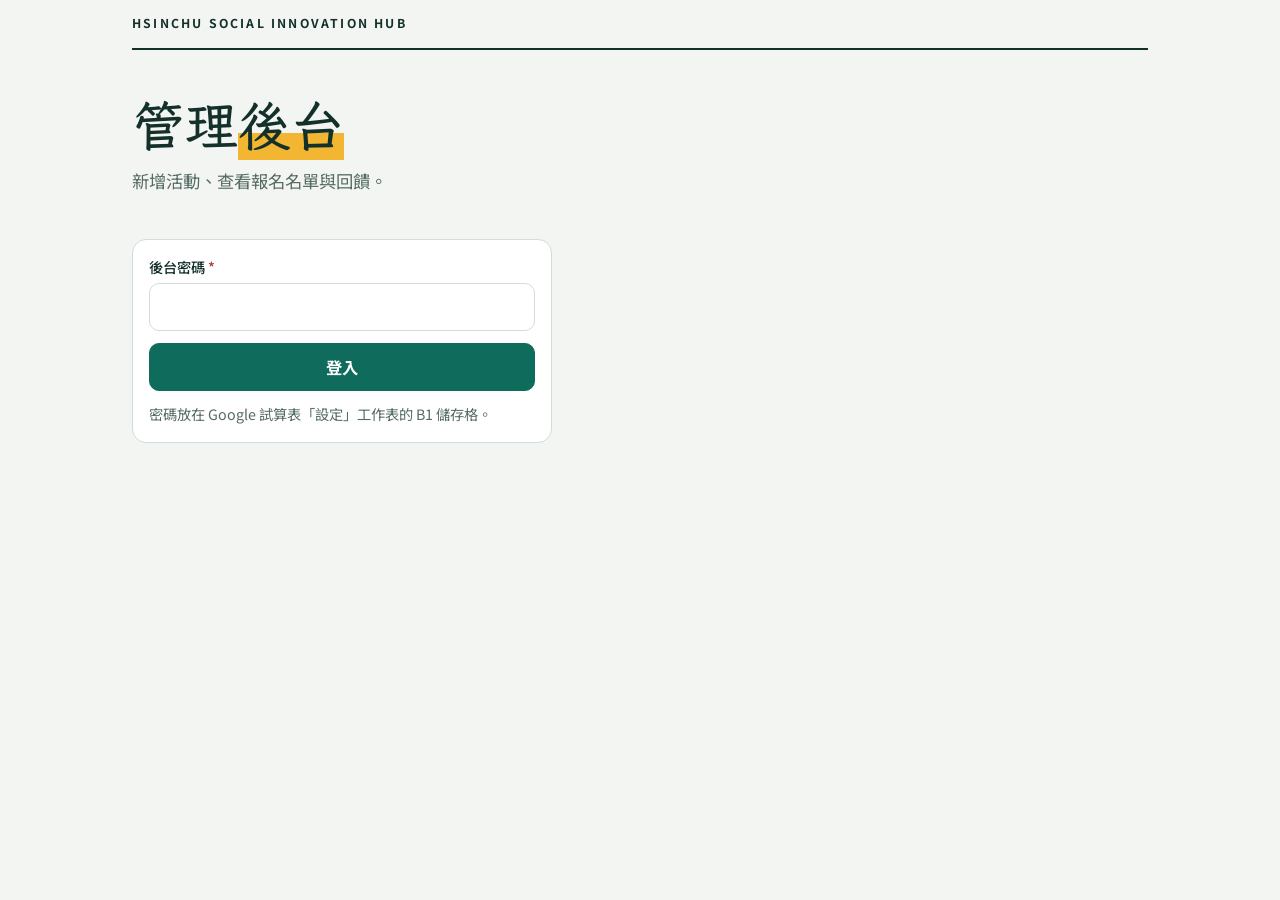
==== commit 02cb63d4: "頁首拿掉 logo，恢復原本文字；只保留瀏覽器分頁圖示（favicon） Co-Authored-By: Claude Opus 5.5 <noreply@anthropic.com> Claude-" ====
--- a/admin.html
+++ b/admin.html
@@ -9,13 +9,12 @@
 <link rel="preconnect" href="https://fonts.gstatic.com" crossorigin>
 <link href="https://fonts.googleapis.com/css2?family=LXGW+WenKai+TC:wght@400;700&family=Noto+Sans+TC:wght@400;500;700&display=swap" rel="stylesheet">
 <link rel="icon" type="image/svg+xml" href="logo-mark.svg">
-<link rel="apple-touch-icon" href="apple-touch-icon.png">
-<link rel="stylesheet" href="style.css?v=20261124b">
+<link rel="stylesheet" href="style.css?v=20261124c">
 </head>
 <body>
 <div class="wrap">
   <header class="top">
-    <div class="brand"><img class="logo-light" src="logo.svg" alt="新竹社會創新基地 Hsinchu Social Innovation Hub" width="139" height="44"><img class="logo-dark" src="logo-dark.svg" alt="" aria-hidden="true" width="139" height="44"></div>
+    <div class="brand">HSINCHU SOCIAL INNOVATION HUB</div>
   </header>
   <main>
     <div class="hero">
--- a/style.css
+++ b/style.css
@@ -257,14 +257,3 @@
 .chart-svg svg{display:block;width:100%;max-width:640px;min-width:420px;height:auto}
 .chart figcaption{display:flex;justify-content:flex-end;max-width:640px}
 .chart svg g:hover text{fill:var(--ink)}
-/* 基地 logo（頁首） */
-.brand{display:inline-flex;align-items:center;text-decoration:none;color:inherit}
-.brand img{display:block;height:36px;width:auto}
-.brand .logo-dark{display:none}
-@media (min-width:700px){.brand img{height:44px}}
-@media (prefers-color-scheme: dark){
-  :root:not([data-theme="light"]) .brand .logo-light{display:none}
-  :root:not([data-theme="light"]) .brand .logo-dark{display:block}
-}
-:root[data-theme="dark"] .brand .logo-light{display:none}
-:root[data-theme="dark"] .brand .logo-dark{display:block}
